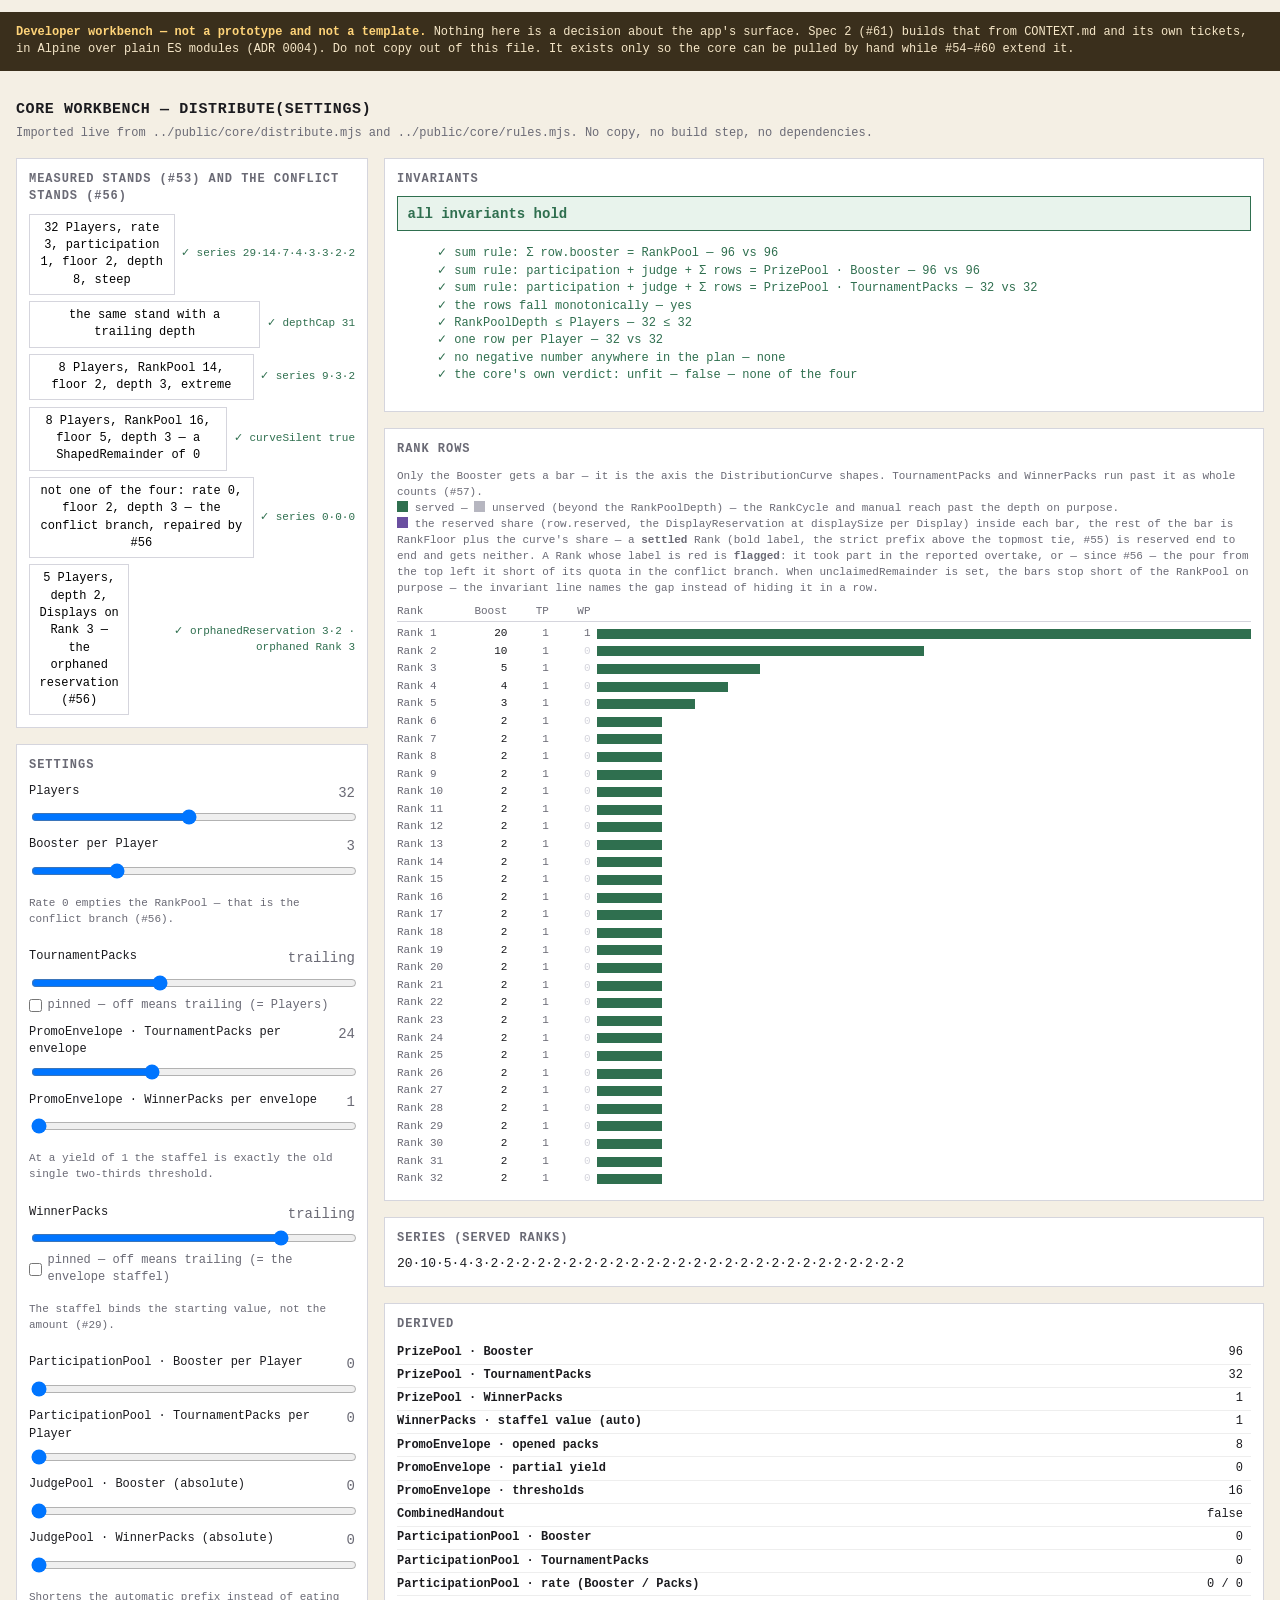
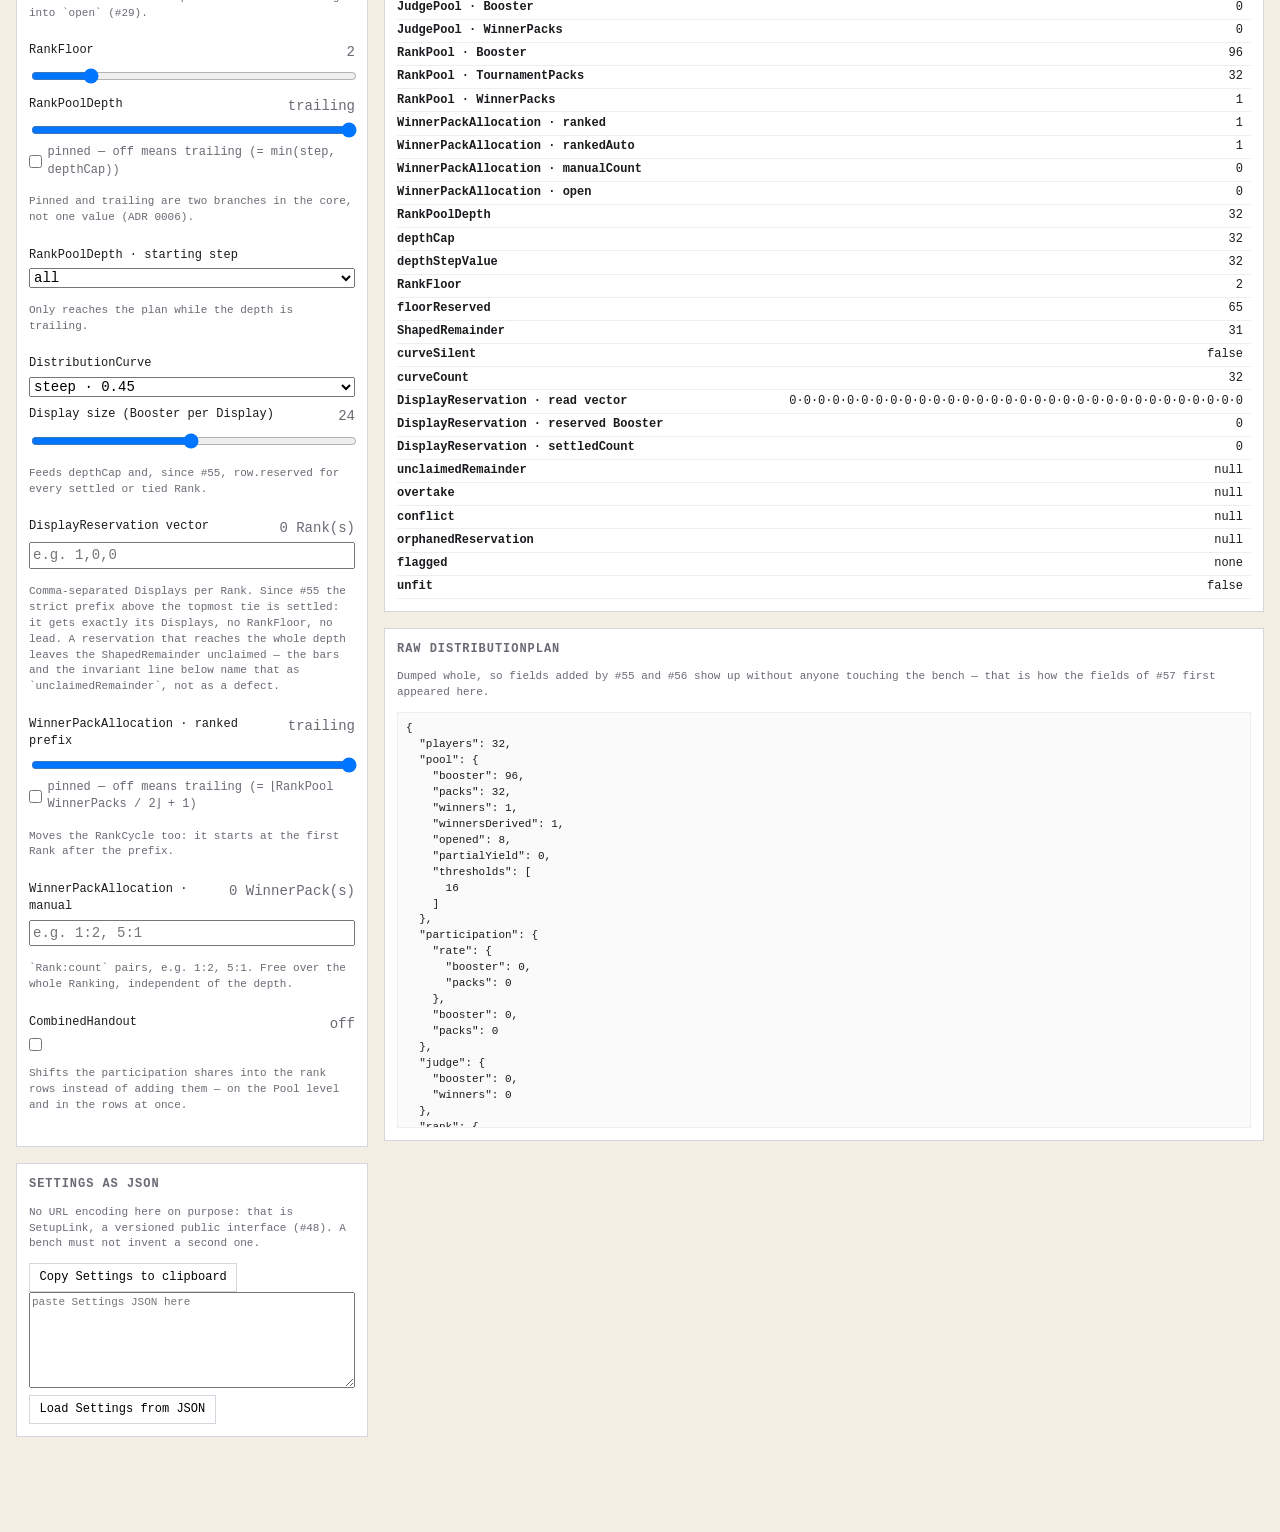
==== dev/index.html @ 19ac0af7 "chore(bench): pull the workbench up to #56's repaired conflict branch The bench belongs to no ticket" ====
<!doctype html>
<!--
  ============================================================================
  DEVELOPER WORKBENCH — NOT A PROTOTYPE, NOT A HEAD START ON THE APP.

  To the agent that later builds Spec 2 (#61, tickets #62-#73): do NOT take
  this file as a starting point, and do not copy anything out of it. Nothing
  here was decided — not the layout, not the controls, not the wording, not
  the colours. This is a bench vice for the core: it exists so the maintainer
  can pull the sliders of `public/core/distribute.mjs` by hand while #54-#60
  extend it. The real surface is Alpine over plain ES modules (ADR 0004),
  built from CONTEXT.md and the Spec 2 tickets, and it looks nothing like
  this on purpose.

  The bench lives outside `public/`, which is the docroot (#30), so it is
  never reachable on the web. It imports the core directly from
  `../public/core/` — never copy the core in here, a copy would age.
  ============================================================================
-->
<html lang="en">
  <head>
    <meta charset="utf-8" />
    <meta name="viewport" content="width=device-width, initial-scale=1" />
    <title>Core workbench — tcg-prizing</title>
    <style>
      :root {
        --ink: #1b1b1f;
        --dim: #6a6a75;
        --line: #d5d5dd;
        --served: #2f6f4f;
        --unserved: #b6b6c0;
        --reserved: #6a4fa0;
        --bad: #b3261e;
        --good: #2f6f4f;
        --reported: #9a6600;
        --bench: #f4efe4;
      }
      * {
        box-sizing: border-box;
      }
      body {
        margin: 0;
        padding: 0 0 4rem;
        font: 14px/1.45 ui-monospace, SFMono-Regular, Menlo, Consolas, monospace;
        color: var(--ink);
        background: var(--bench);
      }
      .warning {
        background: #3a2f1c;
        color: #f6e7c8;
        padding: 0.75rem 1rem;
        font-size: 12px;
      }
      .warning strong {
        color: #ffd479;
      }
      header {
        padding: 1rem 1rem 0;
      }
      h1 {
        font-size: 15px;
        margin: 0 0 0.25rem;
        letter-spacing: 0.04em;
        text-transform: uppercase;
      }
      h2 {
        font-size: 12px;
        margin: 0 0 0.5rem;
        letter-spacing: 0.08em;
        text-transform: uppercase;
        color: var(--dim);
      }
      main {
        display: grid;
        grid-template-columns: 22rem minmax(0, 1fr);
        gap: 1rem;
        padding: 1rem;
        align-items: start;
      }
      section {
        background: #fff;
        border: 1px solid var(--line);
        padding: 0.75rem;
        margin-bottom: 1rem;
      }
      .field {
        display: grid;
        grid-template-columns: 1fr auto;
        gap: 0.25rem 0.5rem;
        margin-bottom: 0.6rem;
      }
      .field label {
        font-size: 12px;
      }
      .field output {
        font-variant-numeric: tabular-nums;
        color: var(--dim);
      }
      .field input[type='range'],
      .field select,
      .field input[type='text'] {
        grid-column: 1 / -1;
        width: 100%;
        font: inherit;
      }
      .field input[type='checkbox'] {
        grid-column: 1 / -1;
        justify-self: start;
        margin: 0;
      }
      .note {
        grid-column: 1 / -1;
        font-size: 11px;
        color: var(--dim);
      }
      .toggle {
        grid-column: 1 / -1;
        font-size: 11px;
        color: var(--dim);
        display: flex;
        gap: 0.35rem;
        align-items: center;
      }
      button {
        font: inherit;
        font-size: 12px;
        padding: 0.3rem 0.6rem;
        border: 1px solid var(--line);
        background: #fff;
        cursor: pointer;
      }
      button:hover {
        background: #f0f0f4;
      }
      #presets {
        display: flex;
        flex-direction: column;
        gap: 0.4rem;
      }
      .preset {
        display: grid;
        grid-template-columns: 1fr auto;
        gap: 0.4rem;
        align-items: center;
      }
      .preset .verdict {
        font-size: 11px;
        text-align: right;
      }
      .ok {
        color: var(--good);
      }
      .fail {
        color: var(--bad);
        font-weight: 700;
      }
      .reported {
        color: var(--reported);
        font-weight: 700;
      }
      #invariants li {
        list-style: none;
        font-size: 12px;
      }
      #invariants ul {
        margin: 0.4rem 0 0;
        padding: 0;
      }
      #invariantBanner {
        padding: 0.4rem 0.6rem;
        border: 1px solid var(--line);
        font-weight: 700;
      }
      #invariantBanner.broken {
        background: #fde7e5;
        border-color: var(--bad);
        color: var(--bad);
      }
      #invariantBanner.held {
        background: #e8f3ec;
        border-color: var(--good);
        color: var(--good);
      }
      #invariantBanner.reported {
        background: #fbf1dc;
        border-color: var(--reported);
        color: var(--reported);
      }
      #series {
        font-size: 13px;
        word-break: break-all;
        user-select: all;
      }
      table.derived {
        border-collapse: collapse;
        width: 100%;
        font-size: 12px;
      }
      table.derived th,
      table.derived td {
        text-align: left;
        padding: 0.15rem 0.5rem 0.15rem 0;
        border-bottom: 1px solid #eee;
      }
      table.derived td.num {
        text-align: right;
        font-variant-numeric: tabular-nums;
      }
      .row {
        display: grid;
        grid-template-columns: 3.5rem 3rem 2.2rem 2.2rem minmax(0, 1fr);
        gap: 0.4rem;
        align-items: center;
        font-size: 11px;
        line-height: 1.6;
      }
      .row .rank {
        color: var(--dim);
      }
      .row .value {
        text-align: right;
        font-variant-numeric: tabular-nums;
      }
      .row .packs,
      .row .winners {
        color: var(--dim);
      }
      .row .zero {
        color: var(--line);
      }
      .row.head {
        color: var(--dim);
        border-bottom: 1px solid var(--line);
        margin-bottom: 0.2rem;
      }
      .row.head .value {
        color: var(--dim);
      }
      .bar {
        height: 10px;
        display: flex;
        min-width: 1px;
      }
      .bar .seg {
        height: 100%;
      }
      .bar .seg.reserved {
        background: var(--reserved);
      }
      .bar .seg.rest {
        background: var(--served);
      }
      .row.unserved .bar .seg.reserved,
      .row.unserved .bar .seg.rest {
        background: var(--unserved);
      }
      .row.unserved .rank,
      .row.unserved .value {
        color: var(--unserved);
      }
      .row.settled .rank {
        font-weight: 700;
      }
      .row.flagged {
        outline: 1px solid var(--bad);
        outline-offset: 1px;
      }
      .row.flagged .rank {
        color: var(--bad);
      }
      pre {
        margin: 0;
        font-size: 11px;
        max-height: 26rem;
        overflow: auto;
        background: #fafafa;
        padding: 0.5rem;
        border: 1px solid #eee;
      }
      textarea {
        width: 100%;
        height: 6rem;
        font: inherit;
        font-size: 11px;
      }
      .barlegend {
        font-size: 11px;
        color: var(--dim);
        margin-bottom: 0.4rem;
      }
      .swatch {
        display: inline-block;
        width: 0.7rem;
        height: 0.7rem;
        vertical-align: -1px;
      }
    </style>
  </head>
  <body>
    <p class="warning">
      <strong>Developer workbench — not a prototype and not a template.</strong> Nothing here is a
      decision about the app's surface. Spec 2 (#61) builds that from CONTEXT.md and its own
      tickets, in Alpine over plain ES modules (ADR 0004). Do not copy out of this file. It exists
      only so the core can be pulled by hand while #54&ndash;#60 extend it.
    </p>

    <header>
      <h1>Core workbench &mdash; distribute(settings)</h1>
      <p class="note" style="color: var(--dim); font-size: 12px; margin: 0">
        Imported live from <code>../public/core/distribute.mjs</code> and
        <code>../public/core/rules.mjs</code>. No copy, no build step, no dependencies.
      </p>
    </header>

    <main>
      <div>
        <section>
          <h2>Measured stands (#53) and the conflict stands (#56)</h2>
          <div id="presets"></div>
        </section>

        <section>
          <h2>Settings</h2>
          <div id="controls"></div>
        </section>

        <section>
          <h2>Settings as JSON</h2>
          <p class="note">
            No URL encoding here on purpose: that is <code>SetupLink</code>, a versioned public
            interface (#48). A bench must not invent a second one.
          </p>
          <button id="copySettings" type="button">Copy Settings to clipboard</button>
          <span id="copyState" class="note"></span>
          <textarea id="settingsIn" spellcheck="false" placeholder="paste Settings JSON here"></textarea>
          <button id="loadSettings" type="button">Load Settings from JSON</button>
          <span id="loadState" class="note"></span>
        </section>
      </div>

      <div>
        <section>
          <h2>Invariants</h2>
          <div id="invariantBanner"></div>
          <ul id="invariants"></ul>
        </section>

        <section>
          <h2>Rank rows</h2>
          <p class="barlegend">
            Only the <code>Booster</code> gets a bar &mdash; it is the axis the
            <code>DistributionCurve</code> shapes. <code>TournamentPacks</code> and
            <code>WinnerPacks</code> run past it as whole counts (#57).<br />
            <span class="swatch" style="background: var(--served)"></span> served &mdash;
            <span class="swatch" style="background: var(--unserved)"></span> unserved (beyond the
            <code>RankPoolDepth</code>) &mdash; the <code>RankCycle</code> and
            <code>manual</code> reach past the depth on purpose.<br />
            <span class="swatch" style="background: var(--reserved)"></span> the reserved share
            (<code>row.reserved</code>, the <code>DisplayReservation</code> at <code>displaySize</code>
            per <code>Display</code>) inside each bar, the rest of the bar is <code>RankFloor</code>
            plus the curve's share &mdash; a <strong>settled</strong> Rank (bold label, the strict
            prefix above the topmost tie, #55) is reserved end to end and gets neither. A Rank whose
            label is red is <strong>flagged</strong>: it took part in the reported <code>overtake</code>,
            or &mdash; since #56 &mdash; the pour from the top left it short of its quota in the
            conflict branch. When <code>unclaimedRemainder</code> is set, the bars stop short of the
            <code>RankPool</code> on purpose &mdash; the invariant line names the gap instead of
            hiding it in a row.
          </p>
          <div class="row head">
            <span class="rank">Rank</span>
            <span class="value">Boost</span>
            <span class="value">TP</span>
            <span class="value">WP</span>
            <span></span>
          </div>
          <div id="bars"></div>
        </section>

        <section>
          <h2>Series (served ranks)</h2>
          <div id="series"></div>
        </section>

        <section>
          <h2>Derived</h2>
          <table class="derived">
            <tbody id="derived"></tbody>
          </table>
        </section>

        <section>
          <h2>Raw DistributionPlan</h2>
          <p class="note">
            Dumped whole, so fields added by #55 and #56 show up without anyone touching the
            bench &mdash; that is how the fields of #57 first appeared here.
          </p>
          <pre id="raw"></pre>
        </section>
      </div>
    </main>

    <script type="module" src="./bench.mjs"></script>
  </body>
</html>
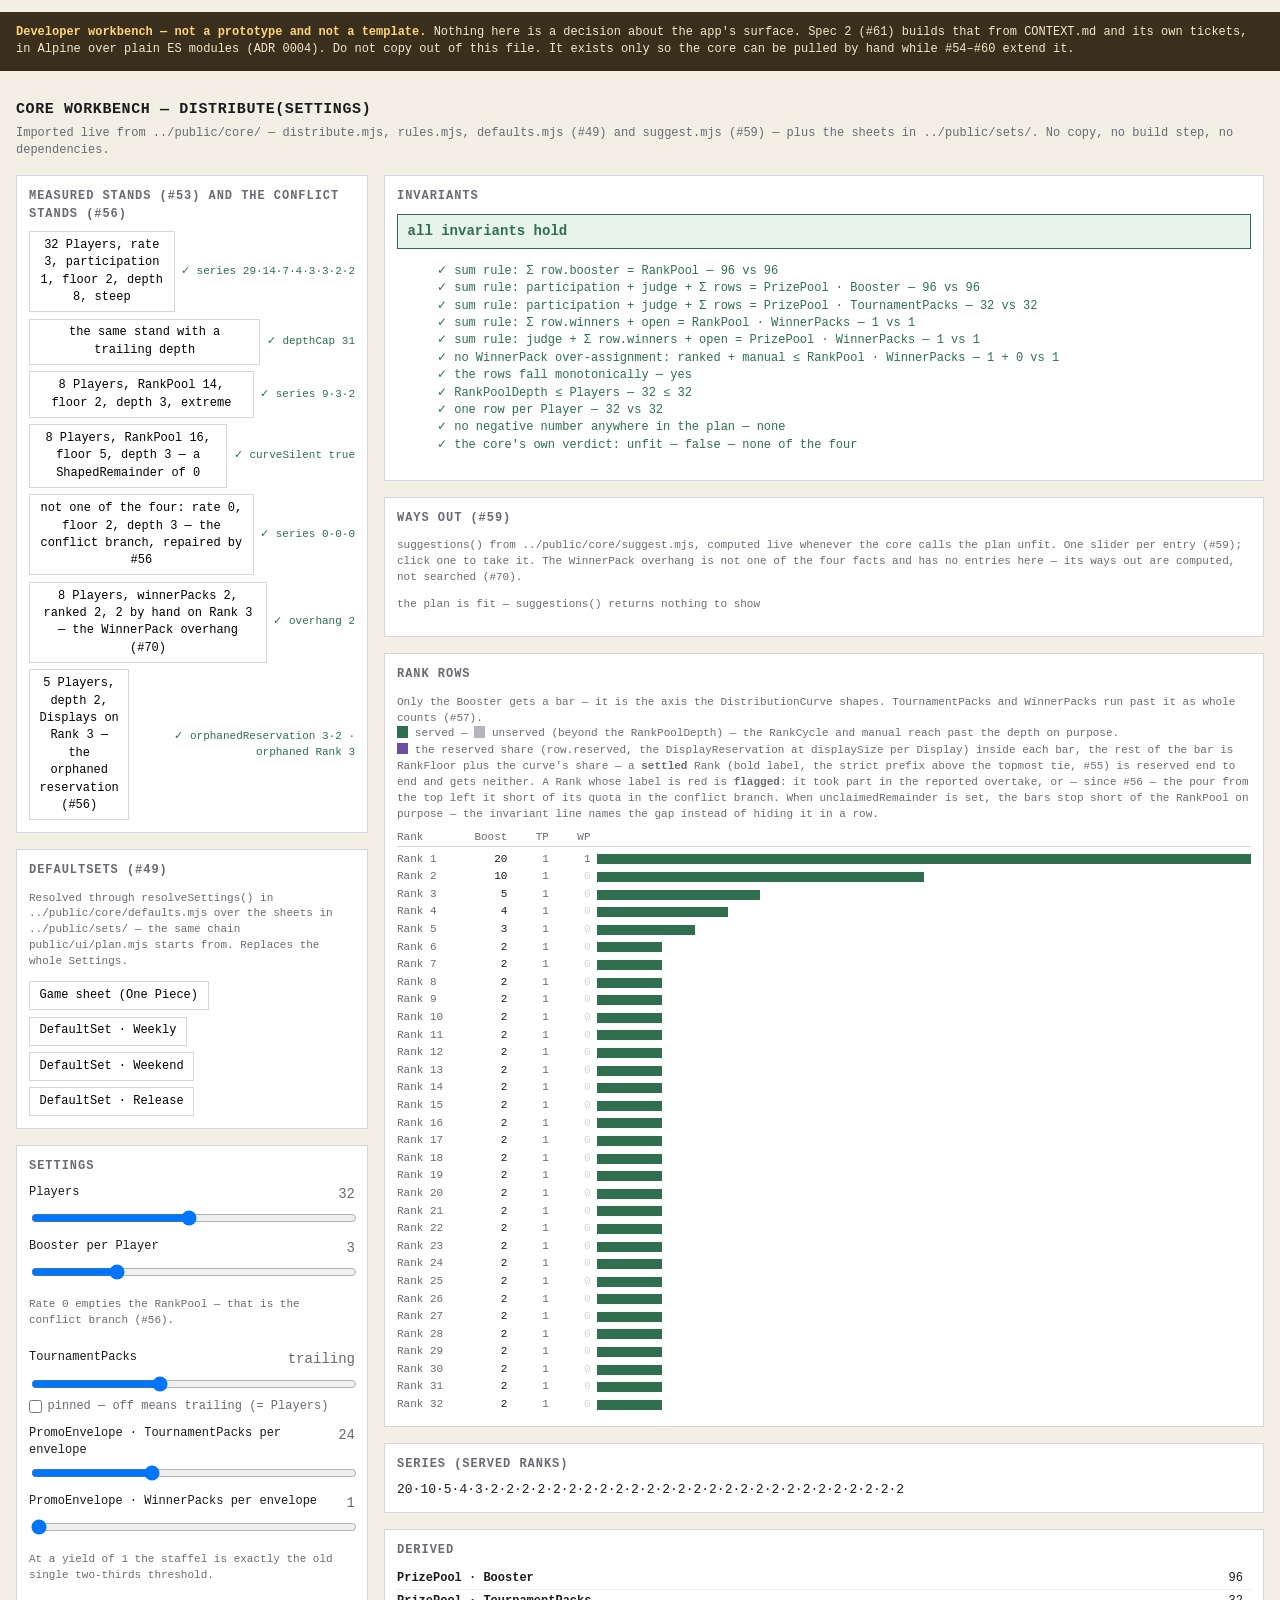
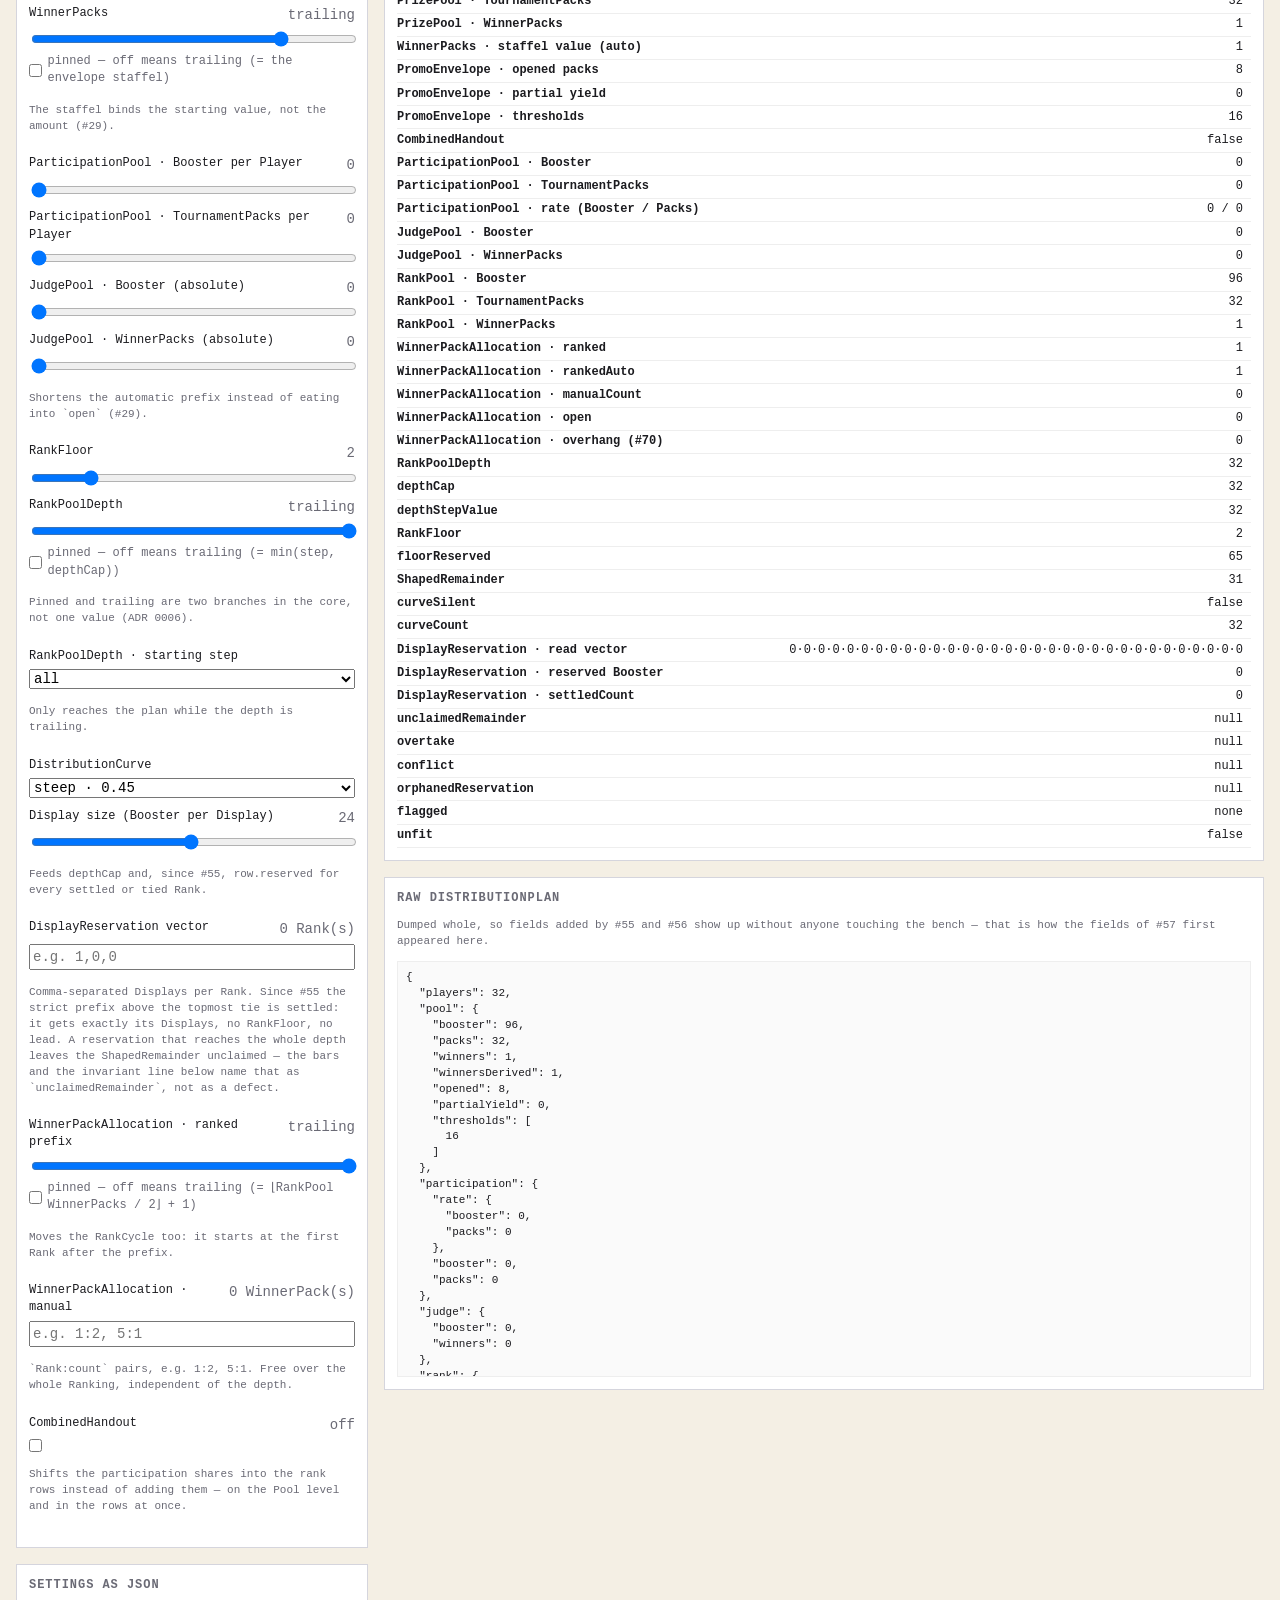
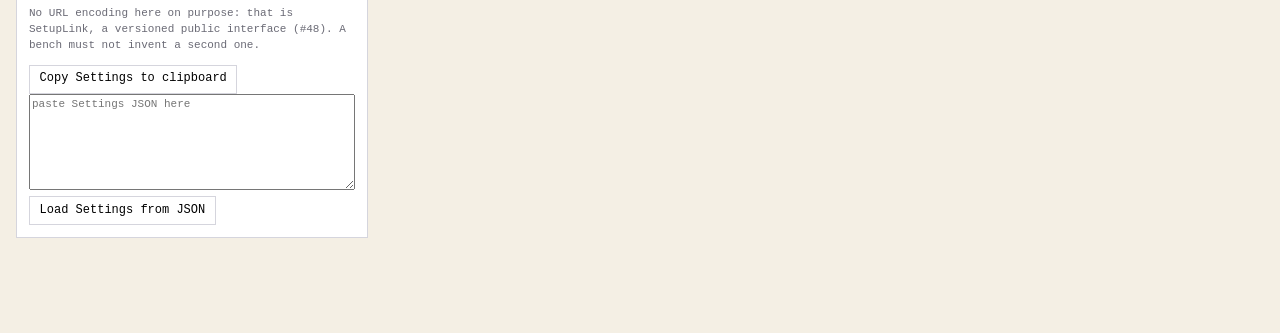
==== commit 94bac119: "chore(bench): pull the workbench up to #49, #59 and finding G5 The bench belongs to no ticket and is" ====
--- a/dev/index.html
+++ b/dev/index.html
@@ -137,6 +137,16 @@
         flex-direction: column;
         gap: 0.4rem;
       }
+      #sheets,
+      .ways {
+        display: flex;
+        flex-wrap: wrap;
+        gap: 0.4rem;
+      }
+      .ways button {
+        border-color: var(--reported);
+        color: var(--reported);
+      }
       .preset {
         display: grid;
         grid-template-columns: 1fr auto;
@@ -307,8 +317,9 @@
     <header>
       <h1>Core workbench &mdash; distribute(settings)</h1>
       <p class="note" style="color: var(--dim); font-size: 12px; margin: 0">
-        Imported live from <code>../public/core/distribute.mjs</code> and
-        <code>../public/core/rules.mjs</code>. No copy, no build step, no dependencies.
+        Imported live from <code>../public/core/</code> &mdash; <code>distribute.mjs</code>,
+        <code>rules.mjs</code>, <code>defaults.mjs</code> (#49) and <code>suggest.mjs</code> (#59) &mdash;
+        plus the sheets in <code>../public/sets/</code>. No copy, no build step, no dependencies.
       </p>
     </header>
 
@@ -317,6 +328,17 @@
         <section>
           <h2>Measured stands (#53) and the conflict stands (#56)</h2>
           <div id="presets"></div>
+        </section>
+
+        <section>
+          <h2>DefaultSets (#49)</h2>
+          <p class="note">
+            Resolved through <code>resolveSettings()</code> in
+            <code>../public/core/defaults.mjs</code> over the sheets in
+            <code>../public/sets/</code> &mdash; the same chain
+            <code>public/ui/plan.mjs</code> starts from. Replaces the whole Settings.
+          </p>
+          <div id="sheets"></div>
         </section>
 
         <section>
@@ -343,6 +365,17 @@
           <h2>Invariants</h2>
           <div id="invariantBanner"></div>
           <ul id="invariants"></ul>
+        </section>
+
+        <section>
+          <h2>Ways out (#59)</h2>
+          <p class="note">
+            <code>suggestions()</code> from <code>../public/core/suggest.mjs</code>, computed live
+            whenever the core calls the plan <code>unfit</code>. One slider per entry (#59); click one
+            to take it. The <code>WinnerPack</code> overhang is not one of the four facts and has no
+            entries here &mdash; its ways out are computed, not searched (#70).
+          </p>
+          <div id="waysOut"></div>
         </section>
 
         <section>
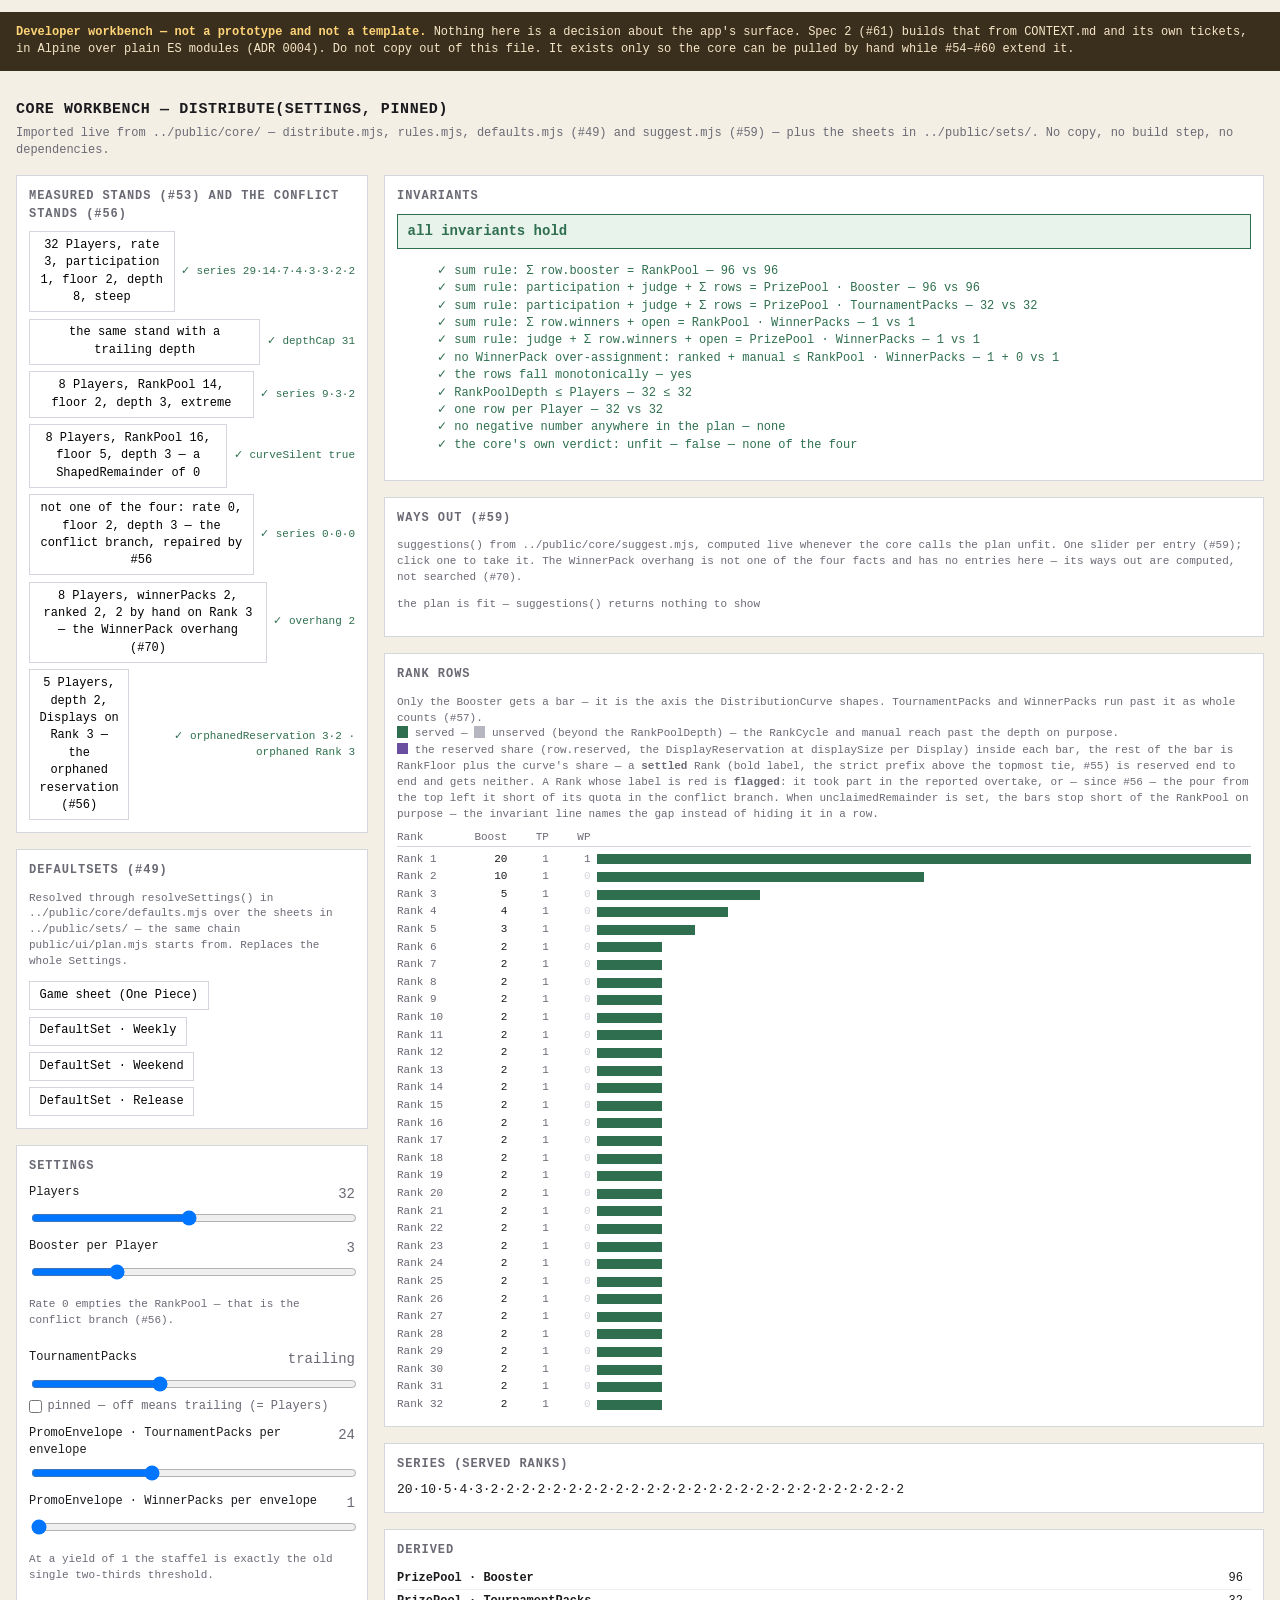
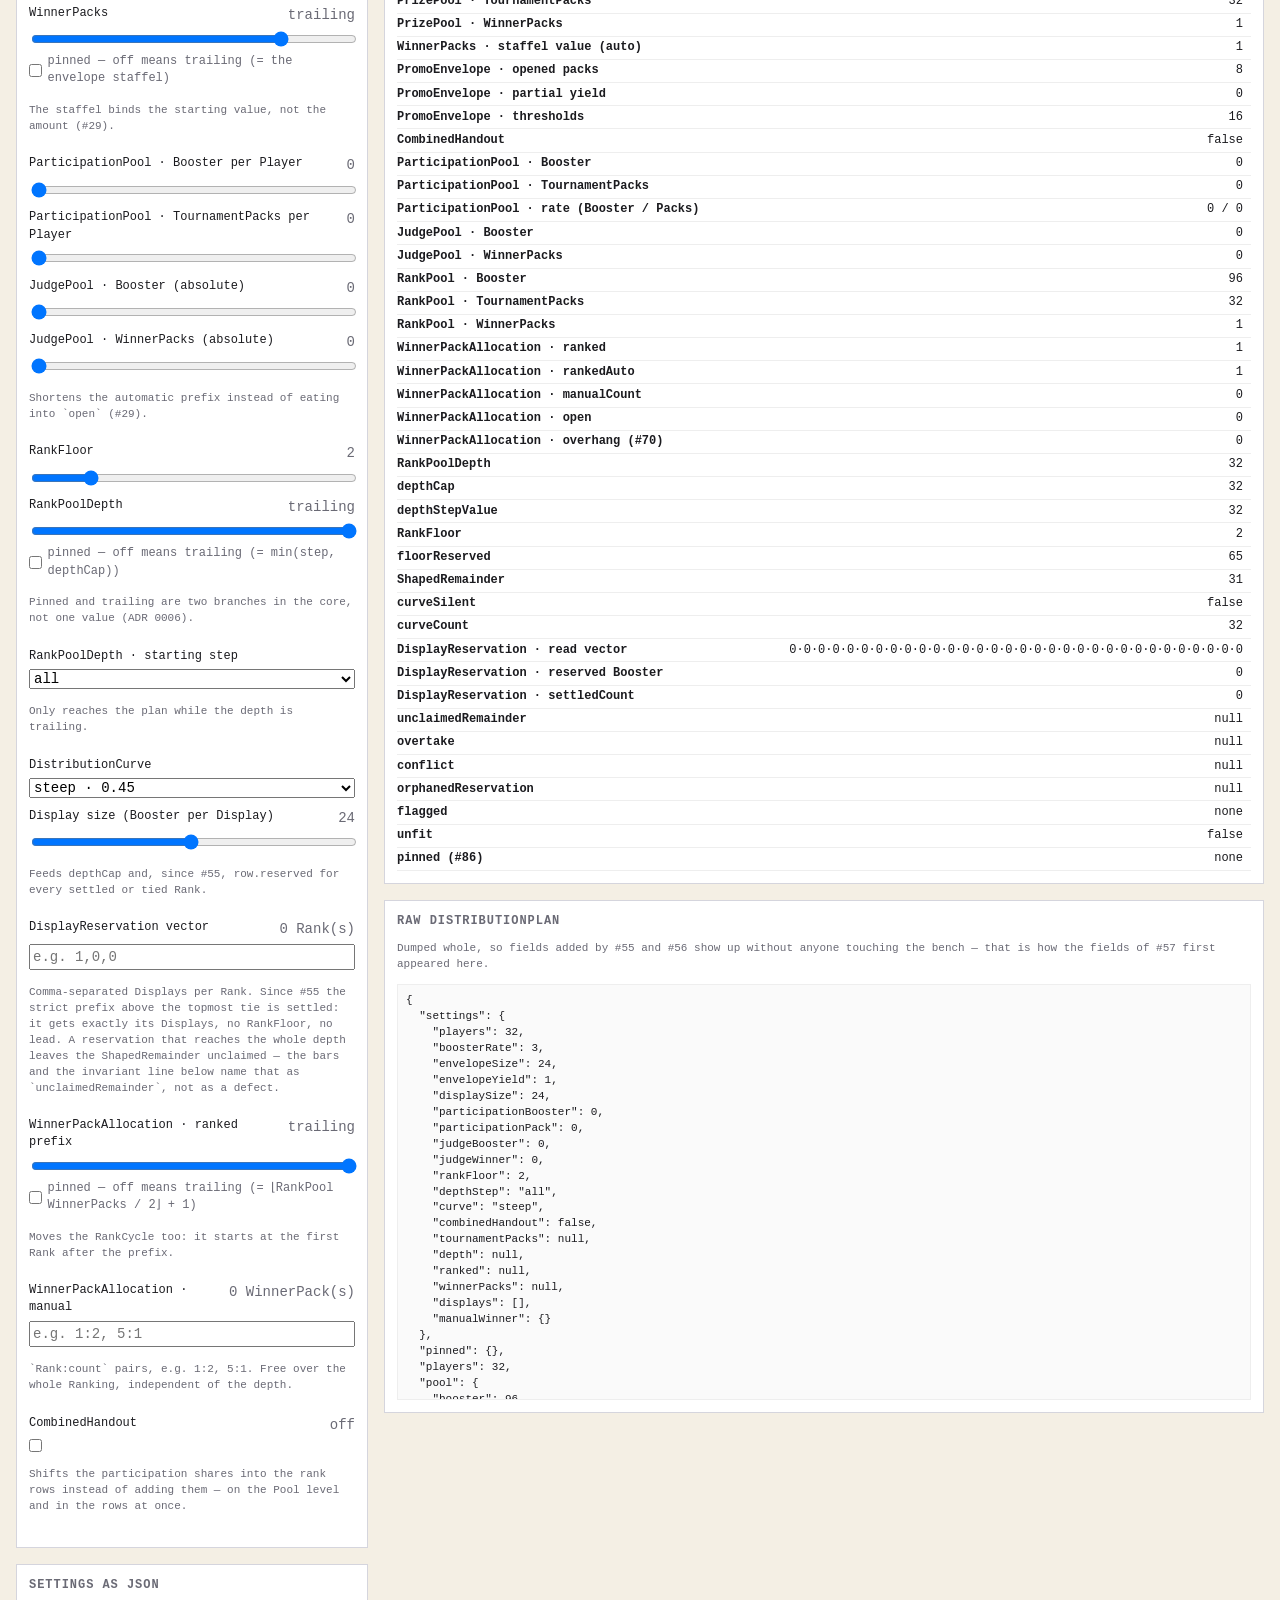
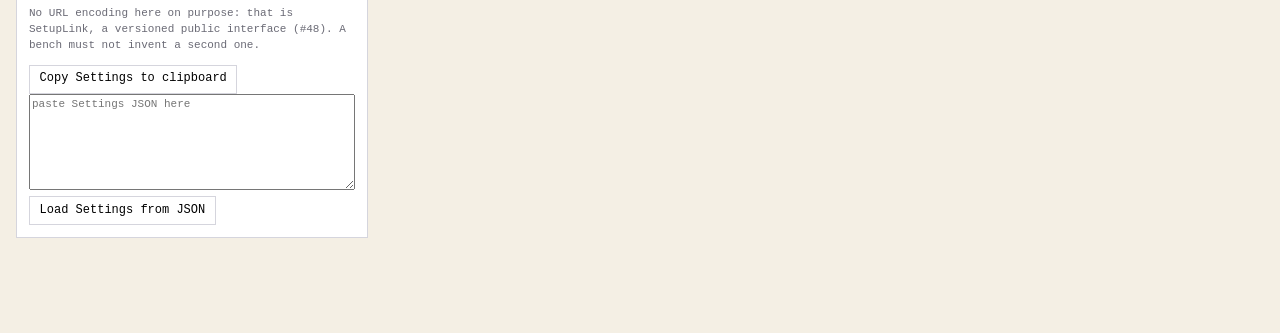
==== commit 2c0ad9b5: "chore(bench): follow #86 — suggestions(plan) and the pinned argument The workbench imports `public/c" ====
--- a/dev/index.html
+++ b/dev/index.html
@@ -315,7 +315,7 @@
     </p>
 
     <header>
-      <h1>Core workbench &mdash; distribute(settings)</h1>
+      <h1>Core workbench &mdash; distribute(settings, pinned)</h1>
       <p class="note" style="color: var(--dim); font-size: 12px; margin: 0">
         Imported live from <code>../public/core/</code> &mdash; <code>distribute.mjs</code>,
         <code>rules.mjs</code>, <code>defaults.mjs</code> (#49) and <code>suggest.mjs</code> (#59) &mdash;
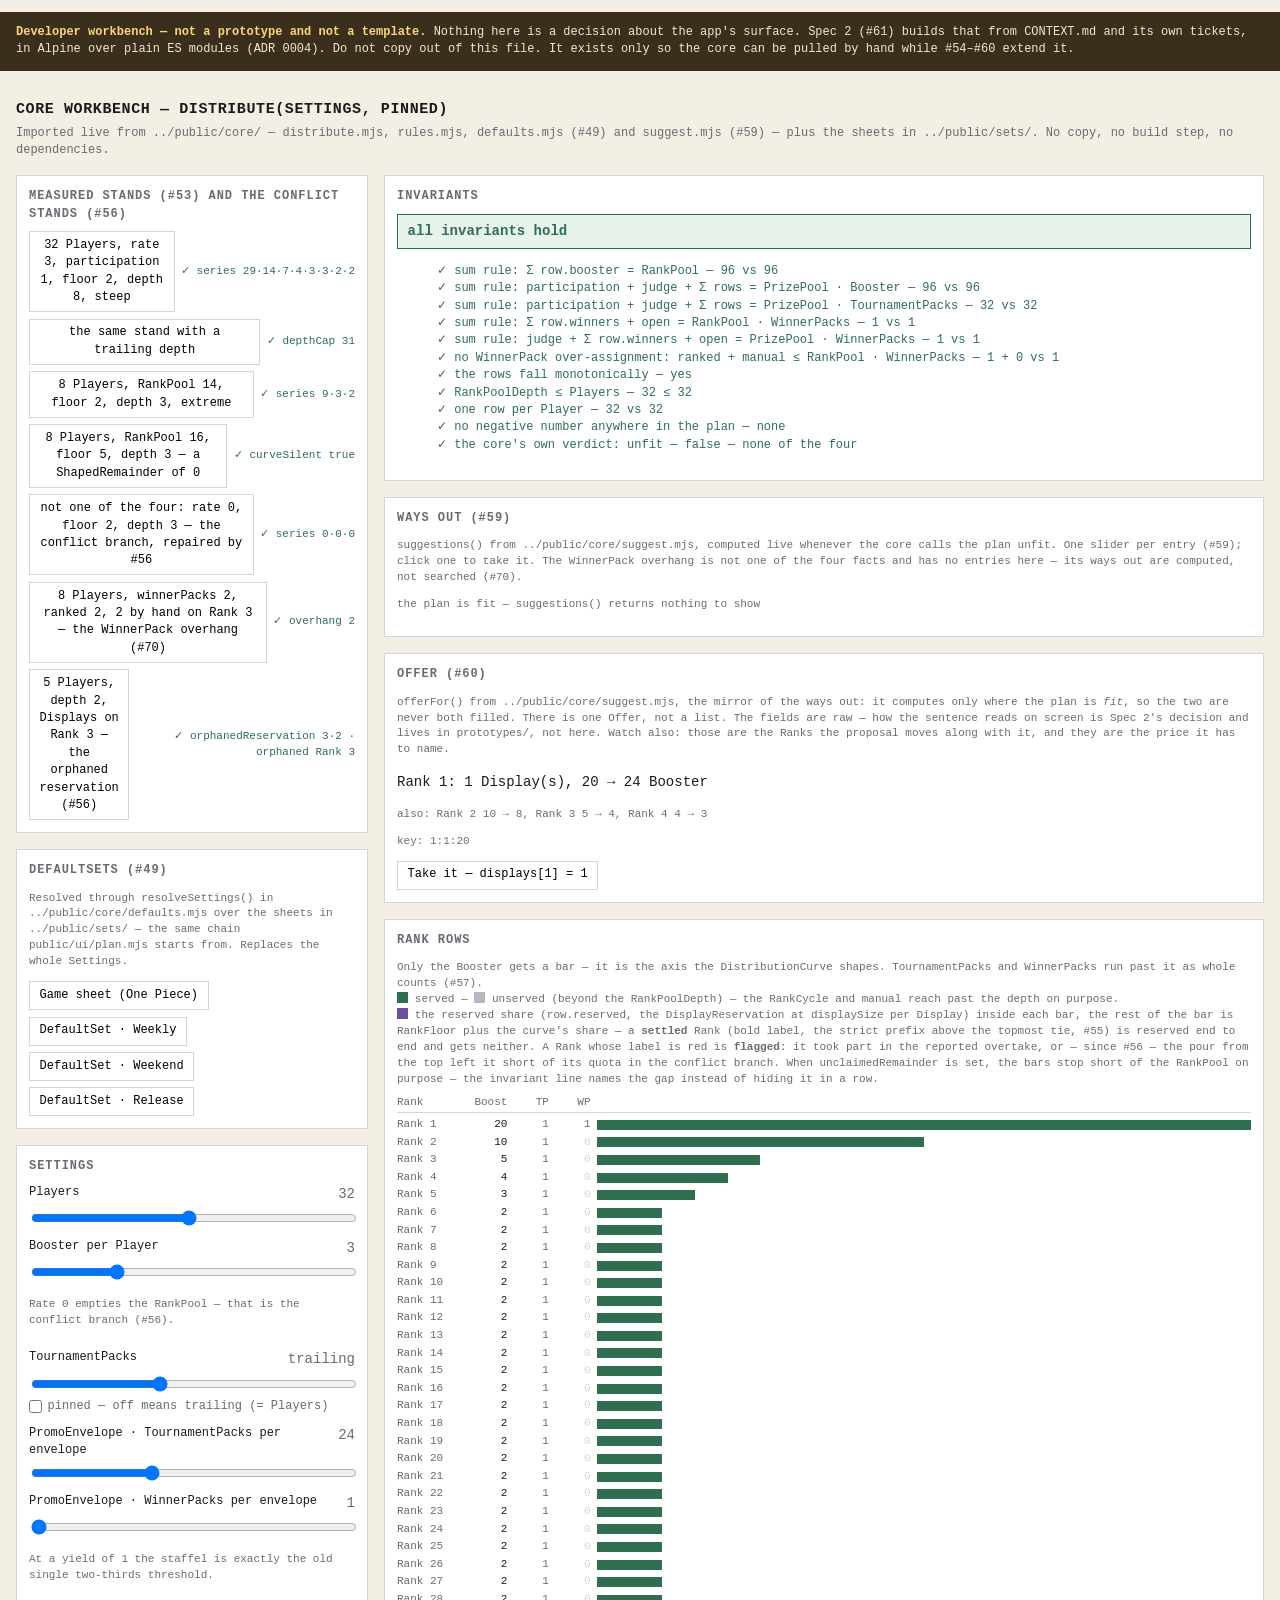
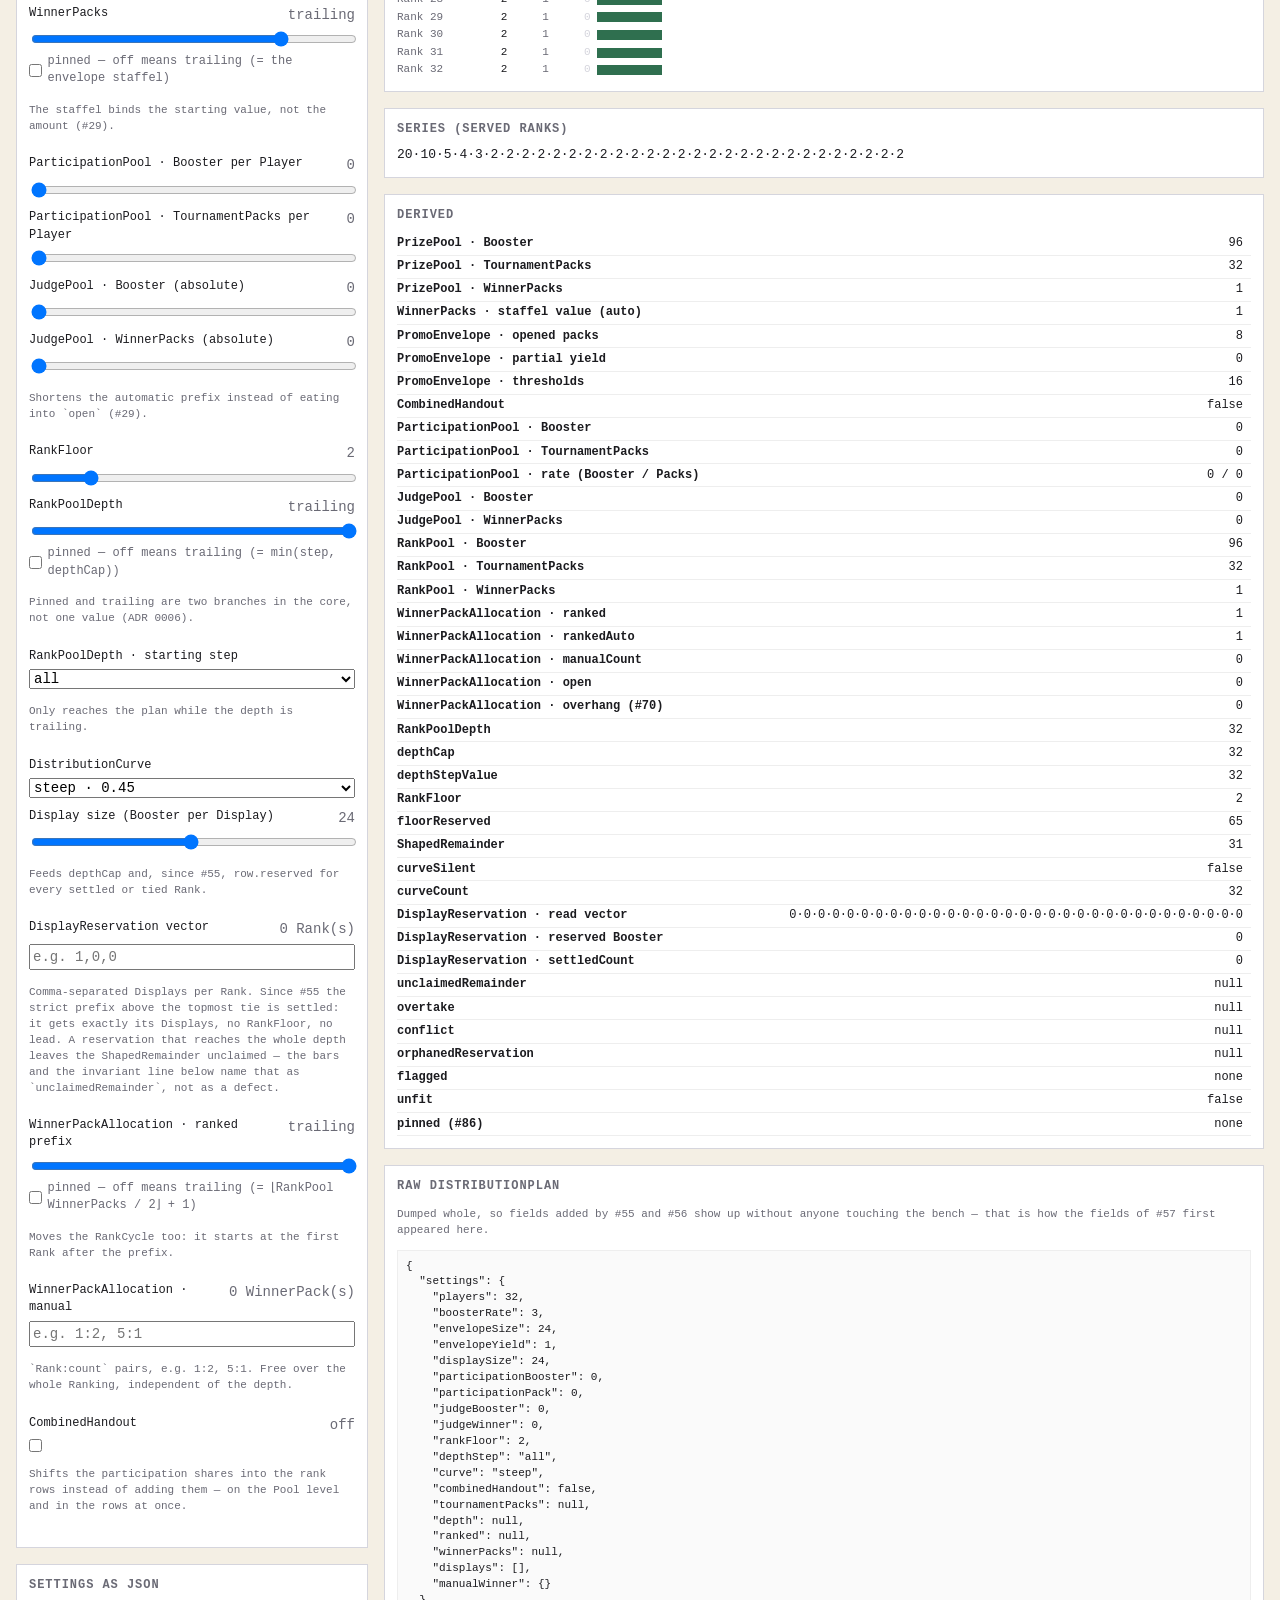
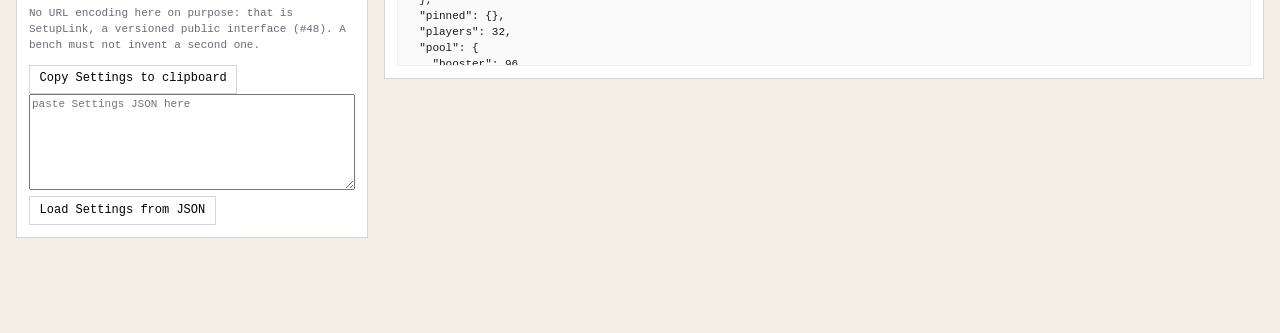
==== commit 407a1310: "chore(dev): show the Offer on the workbench beside the ways out `offerFor()` arrived with #60 and th" ====
--- a/dev/index.html
+++ b/dev/index.html
@@ -379,6 +379,19 @@
         </section>
 
         <section>
+          <h2>Offer (#60)</h2>
+          <p class="note">
+            <code>offerFor()</code> from <code>../public/core/suggest.mjs</code>, the mirror of the
+            ways out: it computes only where the plan is <em>fit</em>, so the two are never both
+            filled. There is one Offer, not a list. The fields are raw &mdash; how the sentence reads
+            on screen is Spec 2's decision and lives in <code>prototypes/</code>, not here. Watch
+            <code>also</code>: those are the Ranks the proposal moves along with it, and they are the
+            price it has to name.
+          </p>
+          <div id="offer"></div>
+        </section>
+
+        <section>
           <h2>Rank rows</h2>
           <p class="barlegend">
             Only the <code>Booster</code> gets a bar &mdash; it is the axis the
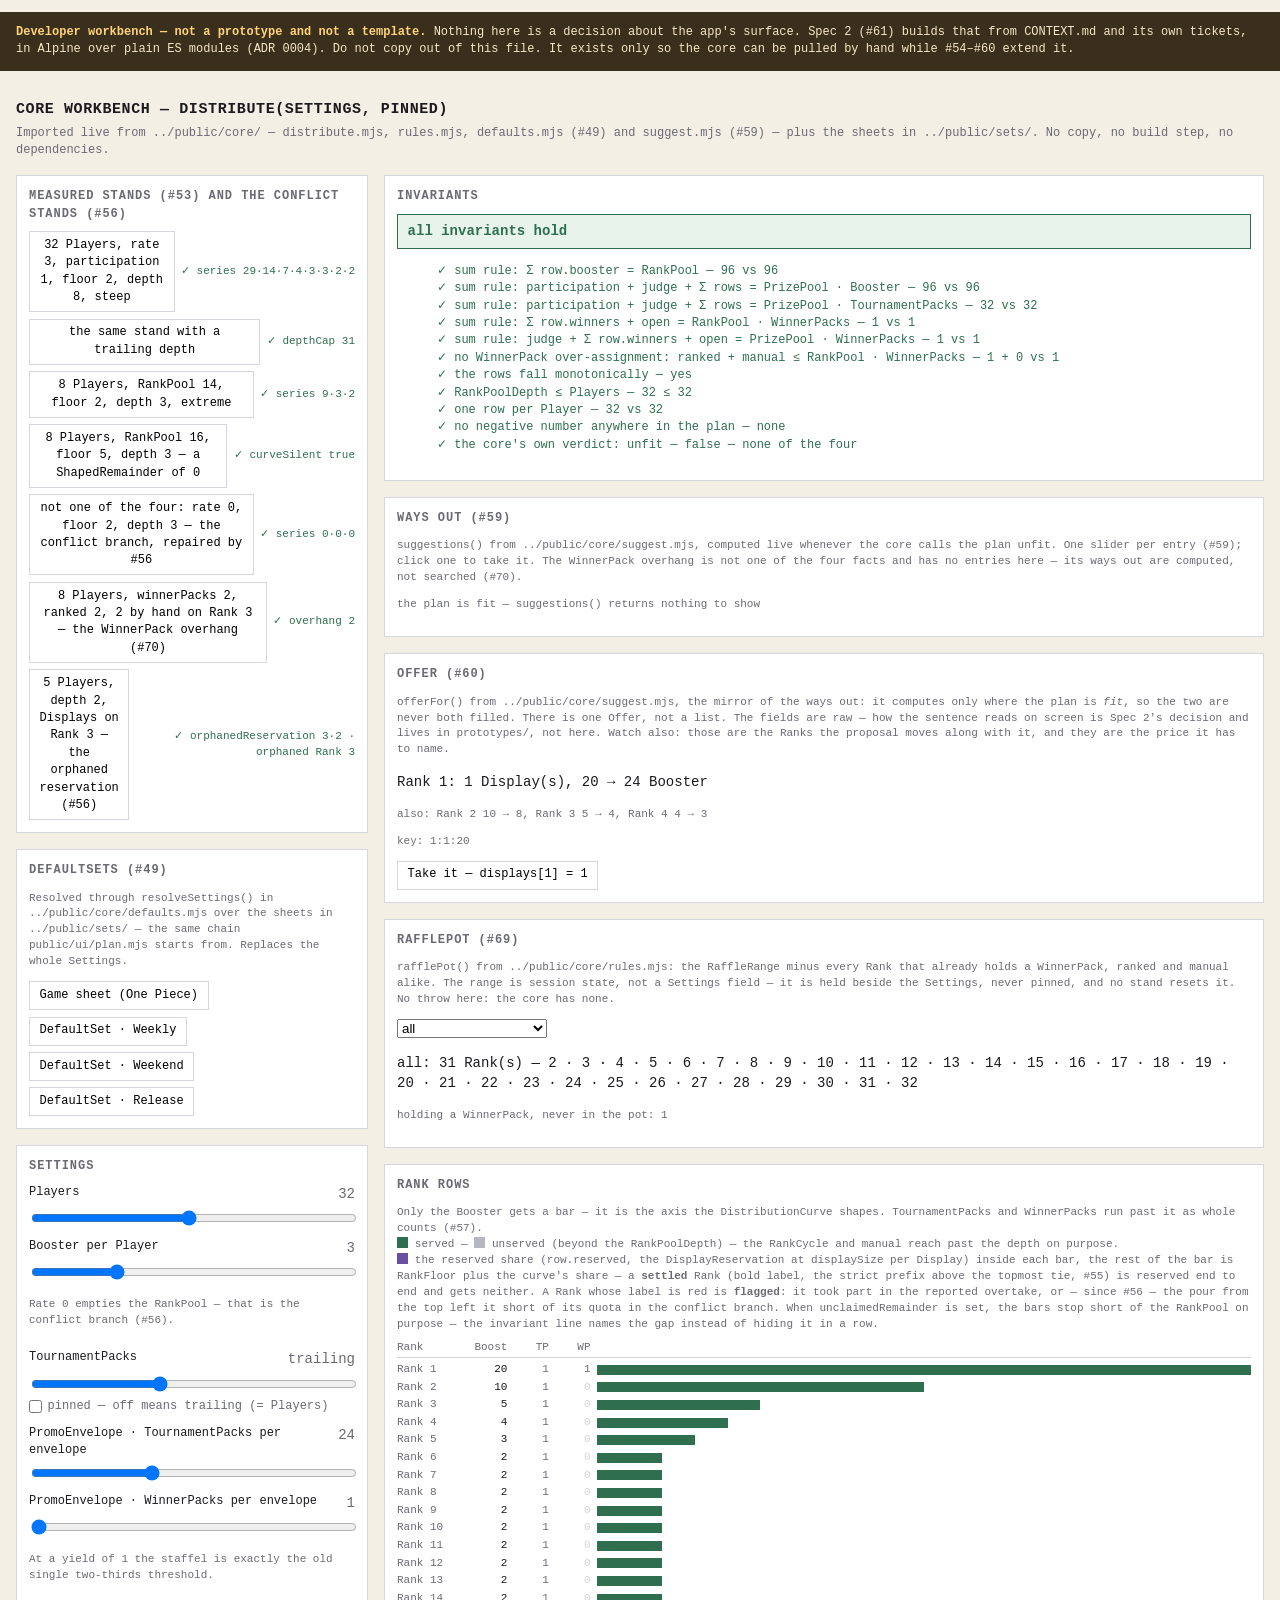
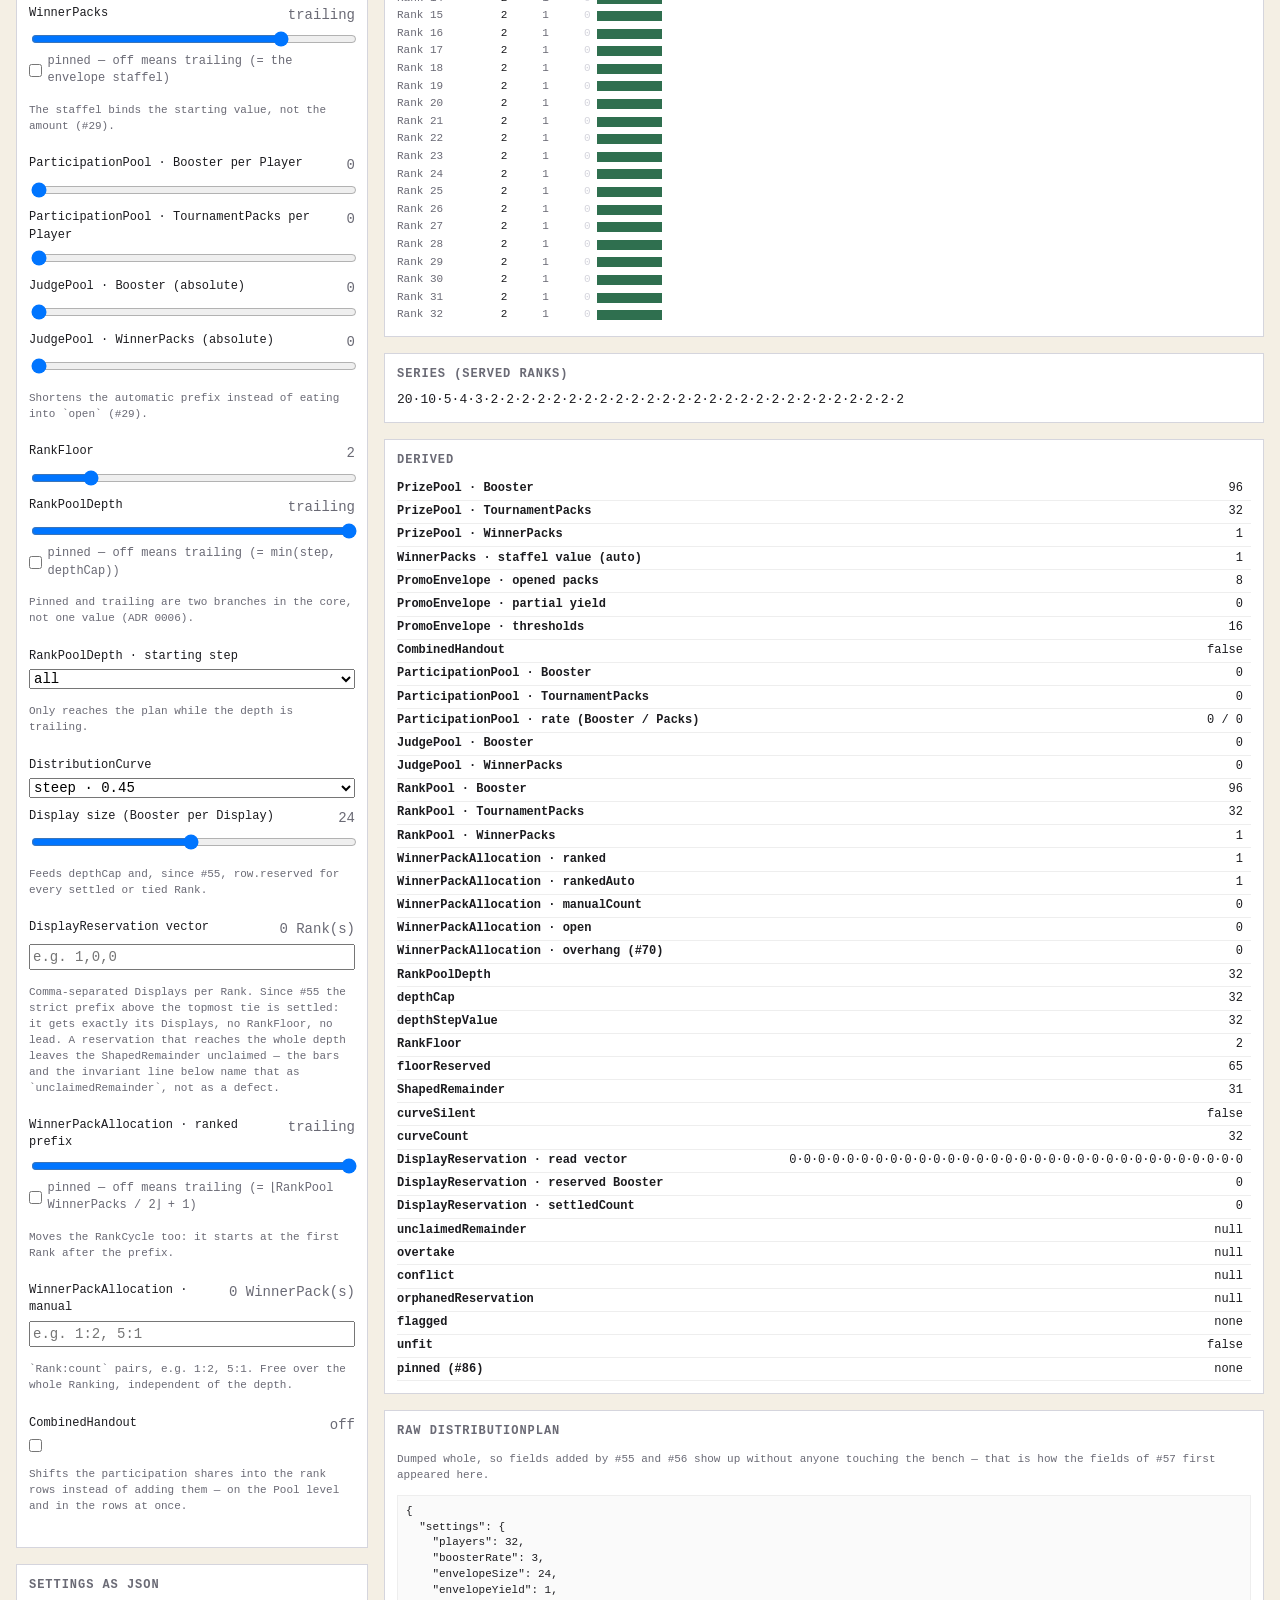
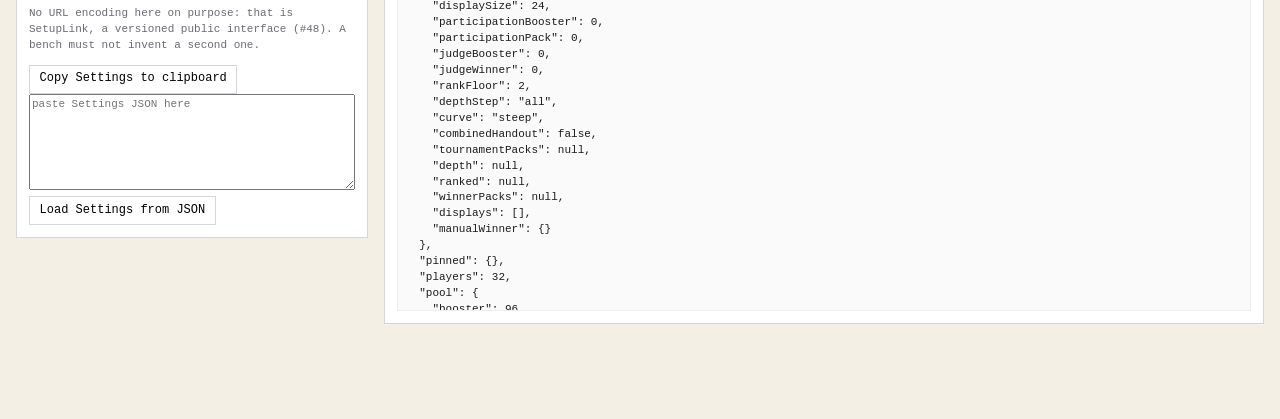
==== commit 276a356a: "chore(dev): show the RafflePot on the workbench `rafflePot()` arrived with #69 and the bench never i" ====
--- a/dev/index.html
+++ b/dev/index.html
@@ -392,6 +392,19 @@
         </section>
 
         <section>
+          <h2>RafflePot (#69)</h2>
+          <p class="note">
+            <code>rafflePot()</code> from <code>../public/core/rules.mjs</code>: the
+            <code>RaffleRange</code> minus every Rank that already holds a <code>WinnerPack</code>,
+            <code>ranked</code> and <code>manual</code> alike. The range is session state, not a
+            Settings field &mdash; it is held beside the Settings, never pinned, and no stand resets
+            it. No throw here: the core has none.
+          </p>
+          <select id="raffleRange"></select>
+          <div id="rafflePot"></div>
+        </section>
+
+        <section>
           <h2>Rank rows</h2>
           <p class="barlegend">
             Only the <code>Booster</code> gets a bar &mdash; it is the axis the
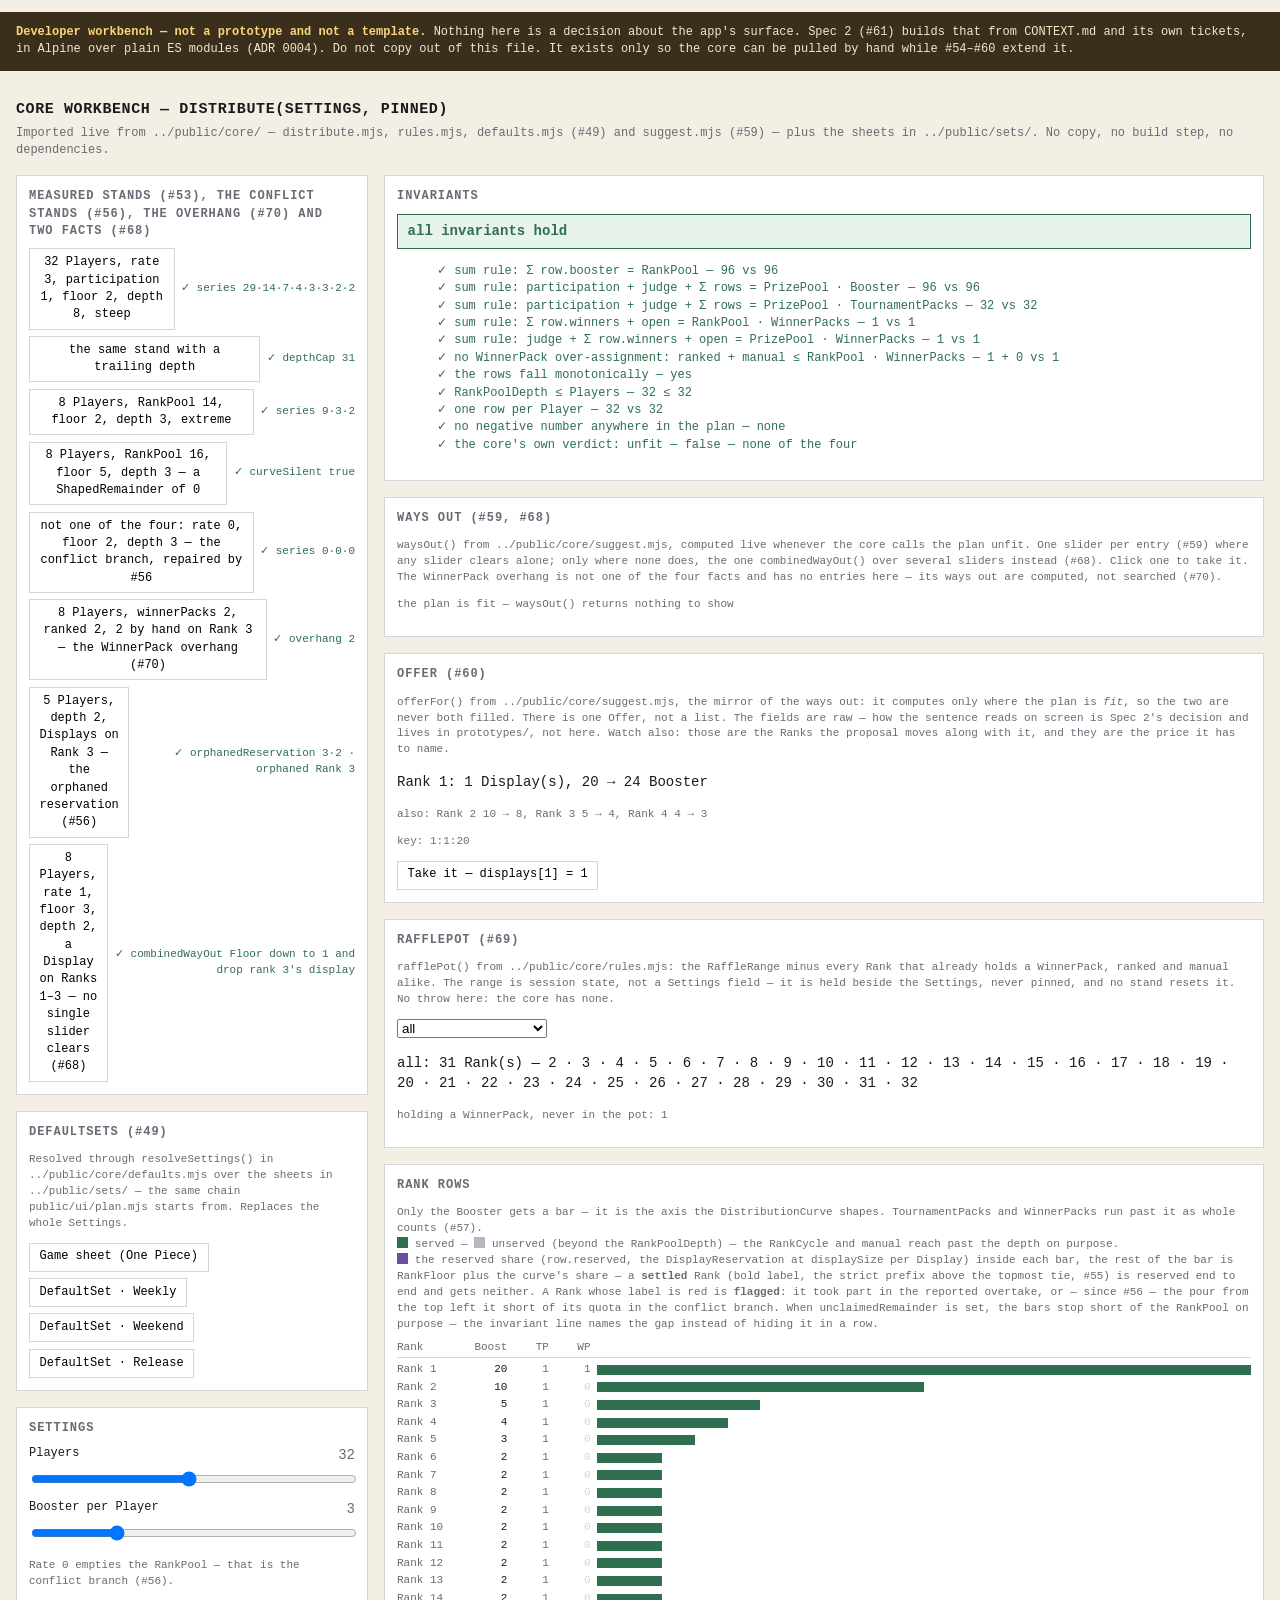
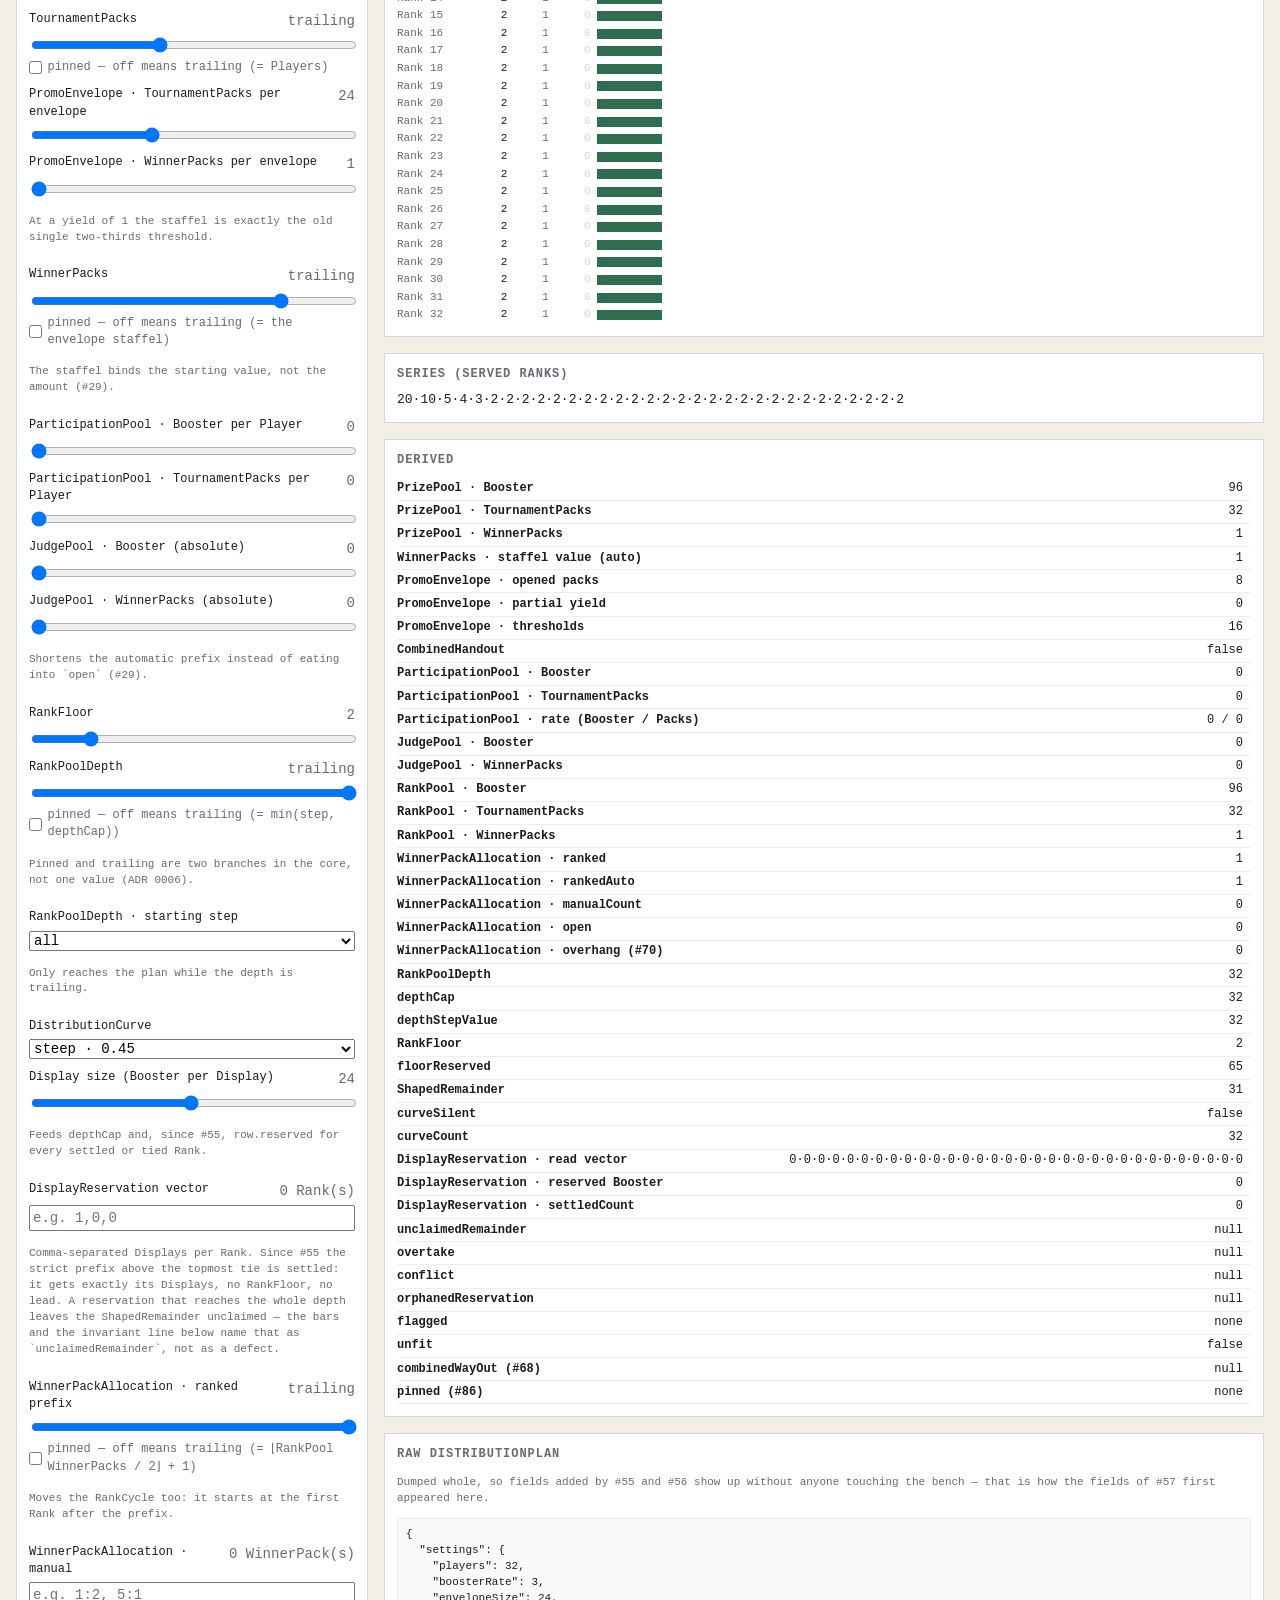
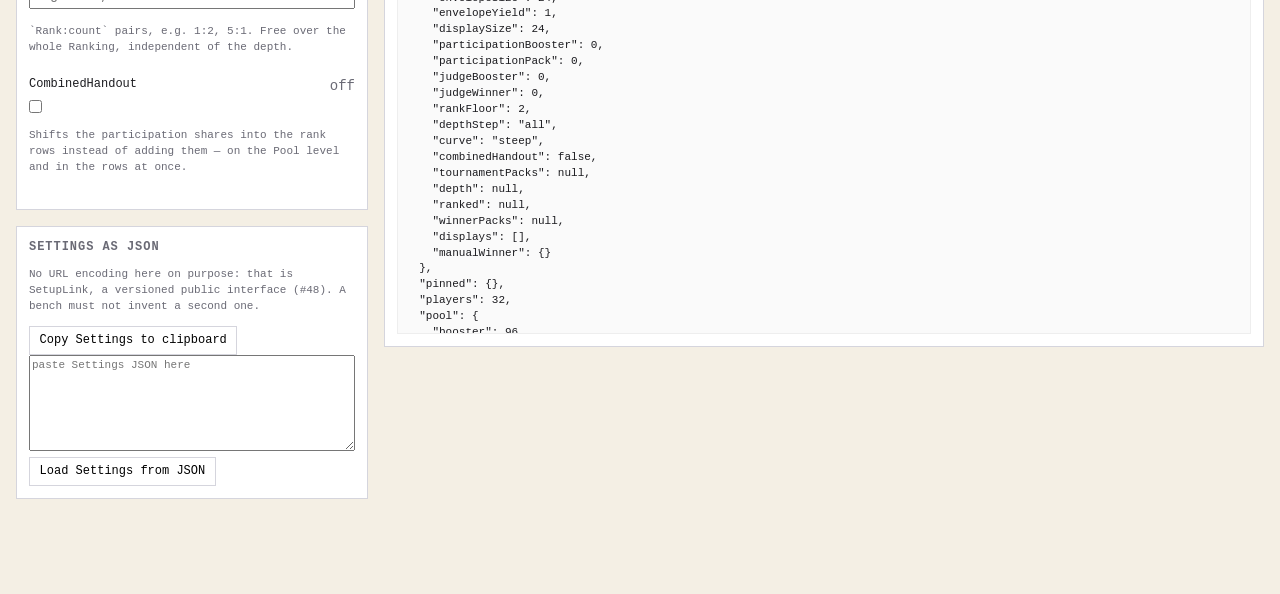
==== commit 96e5d679: "chore(dev): show waysOut and combinedWayOut on the workbench #68 added `waysOut()` and `combinedWayO" ====
--- a/dev/index.html
+++ b/dev/index.html
@@ -326,7 +326,7 @@
     <main>
       <div>
         <section>
-          <h2>Measured stands (#53) and the conflict stands (#56)</h2>
+          <h2>Measured stands (#53), the conflict stands (#56), the overhang (#70) and two facts (#68)</h2>
           <div id="presets"></div>
         </section>
 
@@ -368,11 +368,12 @@
         </section>
 
         <section>
-          <h2>Ways out (#59)</h2>
-          <p class="note">
-            <code>suggestions()</code> from <code>../public/core/suggest.mjs</code>, computed live
-            whenever the core calls the plan <code>unfit</code>. One slider per entry (#59); click one
-            to take it. The <code>WinnerPack</code> overhang is not one of the four facts and has no
+          <h2>Ways out (#59, #68)</h2>
+          <p class="note">
+            <code>waysOut()</code> from <code>../public/core/suggest.mjs</code>, computed live
+            whenever the core calls the plan <code>unfit</code>. One slider per entry (#59) where any
+            slider clears alone; only where none does, the one <code>combinedWayOut()</code> over
+            several sliders instead (#68). Click one to take it. The <code>WinnerPack</code> overhang is not one of the four facts and has no
             entries here &mdash; its ways out are computed, not searched (#70).
           </p>
           <div id="waysOut"></div>
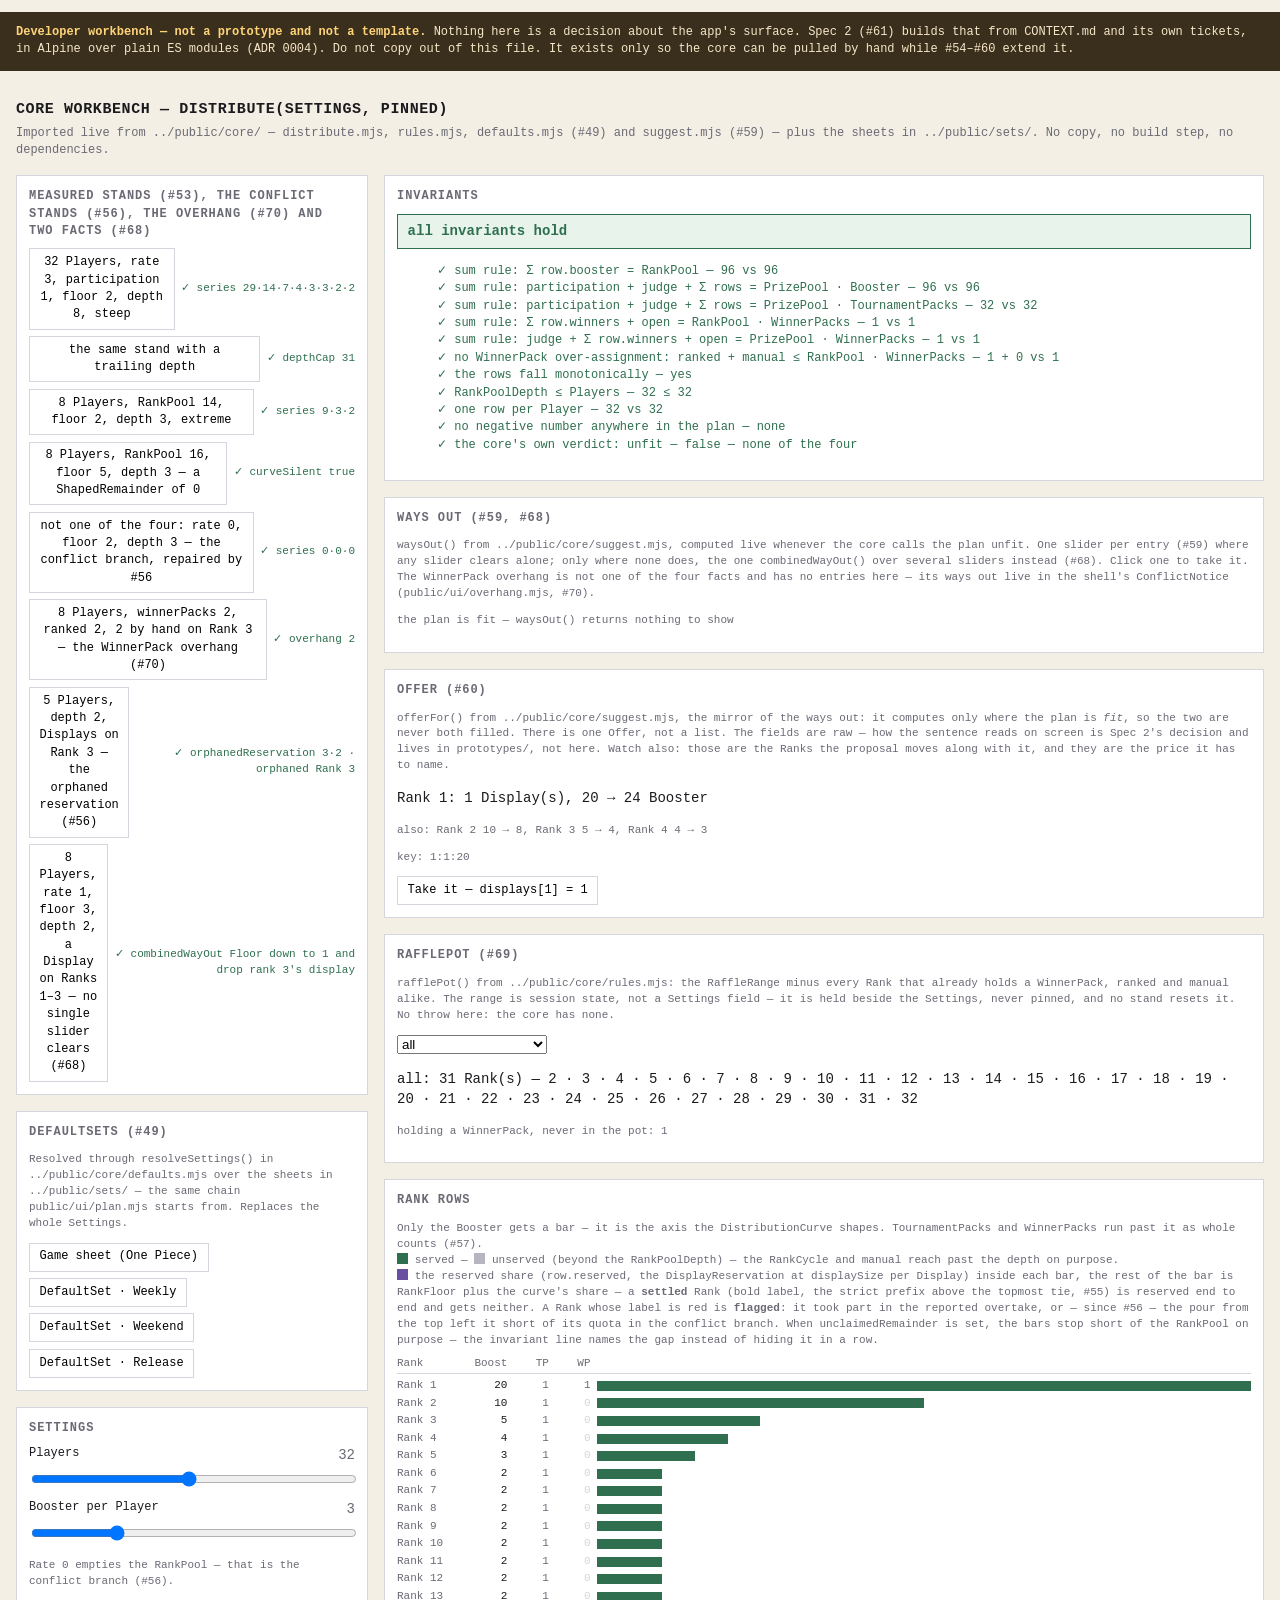
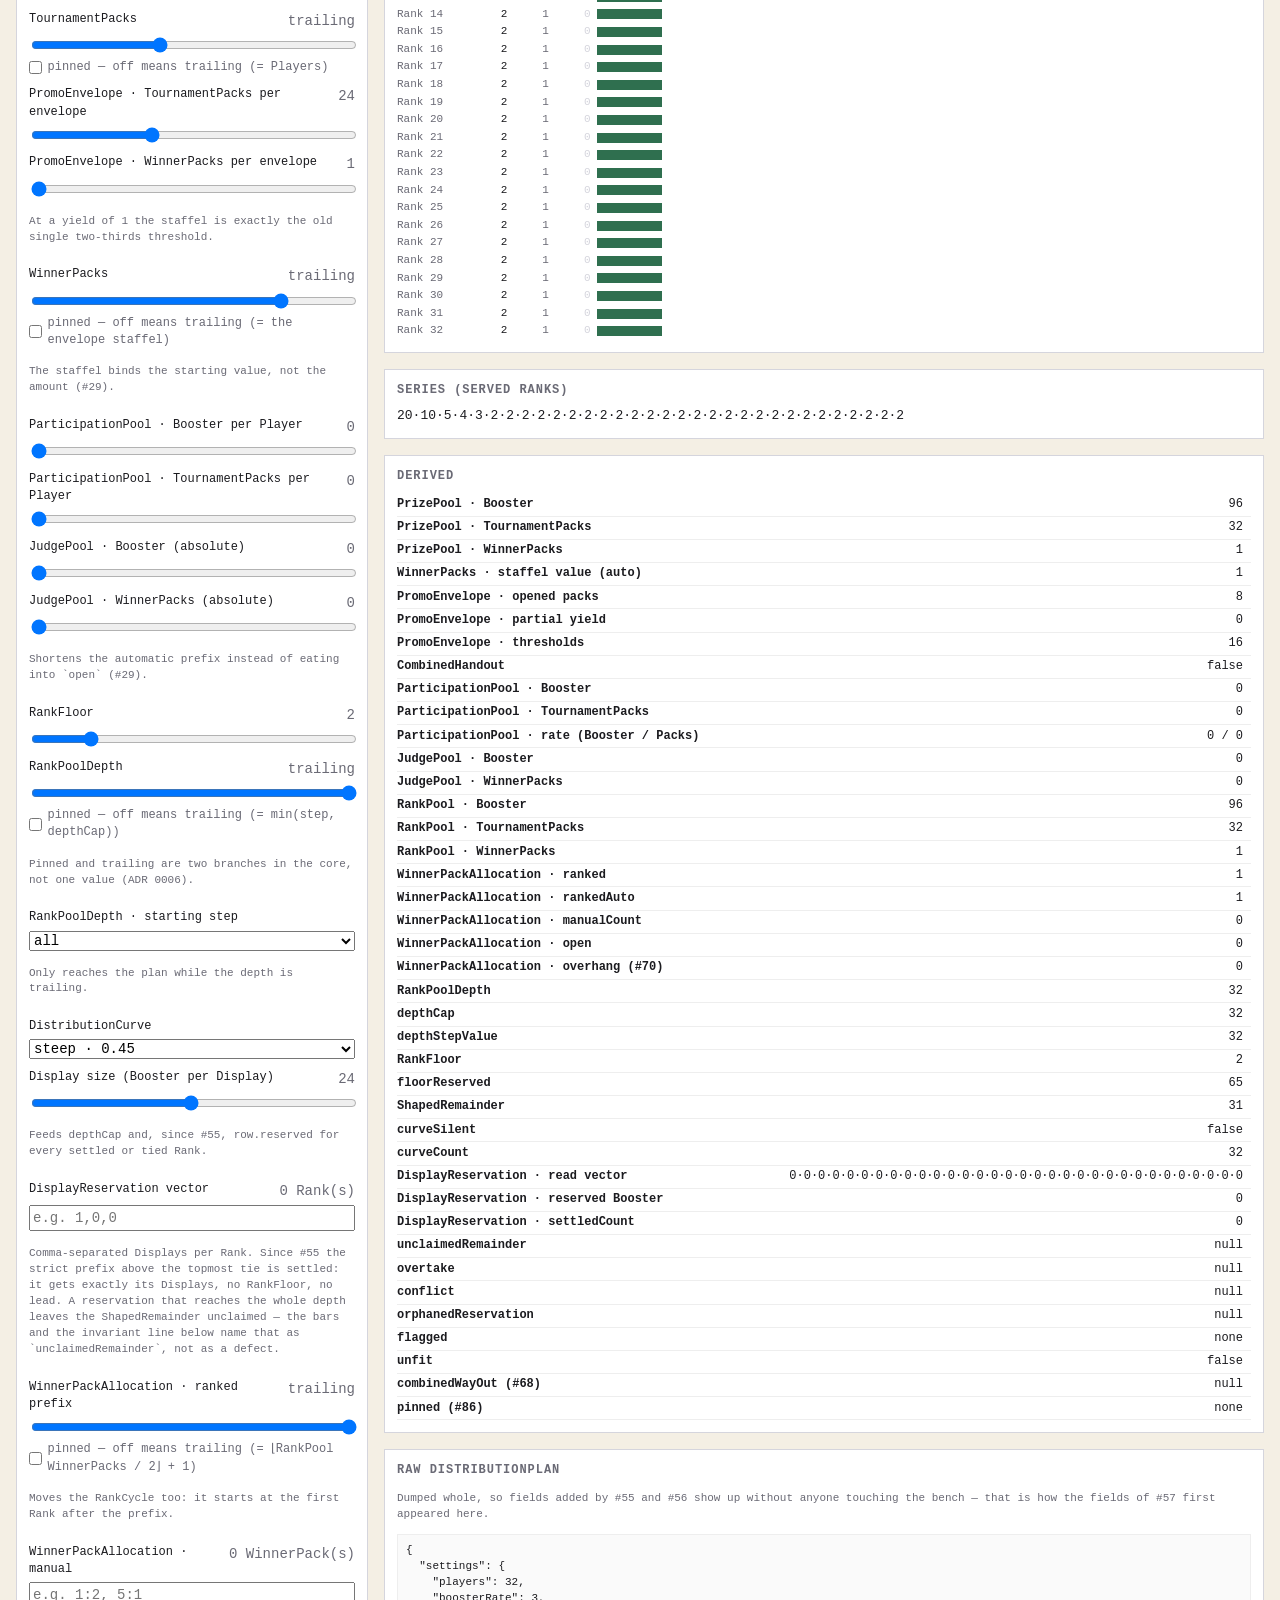
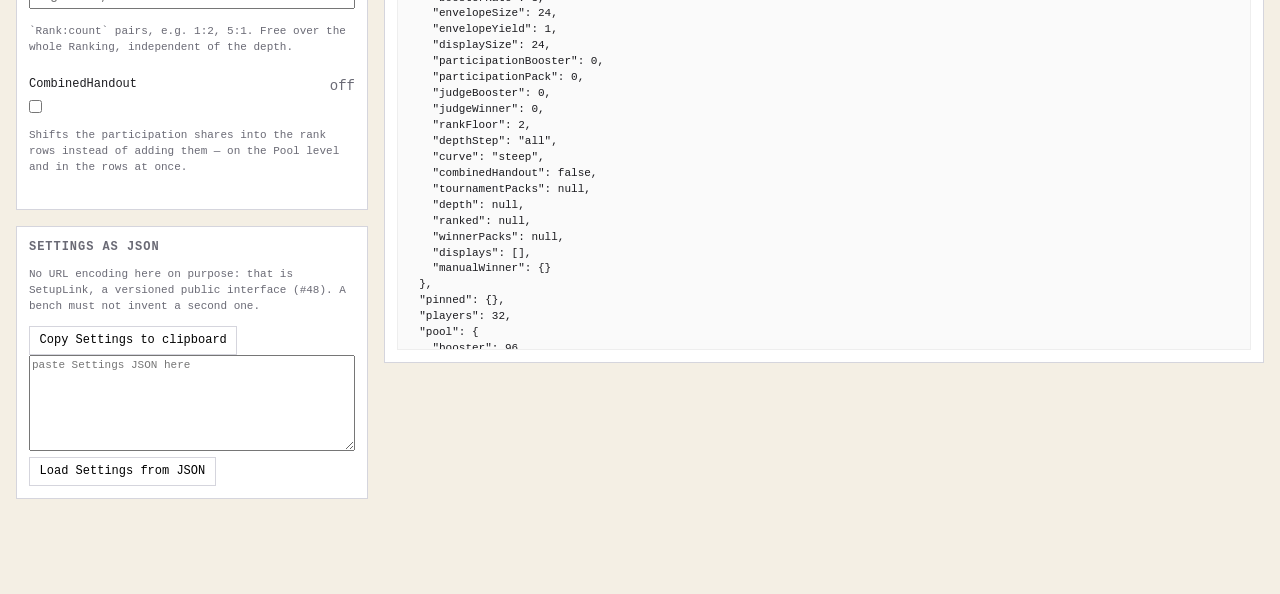
==== commit 21bcb882: "chore(dev): read the WinnerPack overhang from the shell's winnerPackOverhang() The bench kept its ow" ====
--- a/dev/index.html
+++ b/dev/index.html
@@ -374,7 +374,7 @@
             whenever the core calls the plan <code>unfit</code>. One slider per entry (#59) where any
             slider clears alone; only where none does, the one <code>combinedWayOut()</code> over
             several sliders instead (#68). Click one to take it. The <code>WinnerPack</code> overhang is not one of the four facts and has no
-            entries here &mdash; its ways out are computed, not searched (#70).
+            entries here &mdash; its ways out live in the shell's ConflictNotice (<code>public/ui/overhang.mjs</code>, #70).
           </p>
           <div id="waysOut"></div>
         </section>
